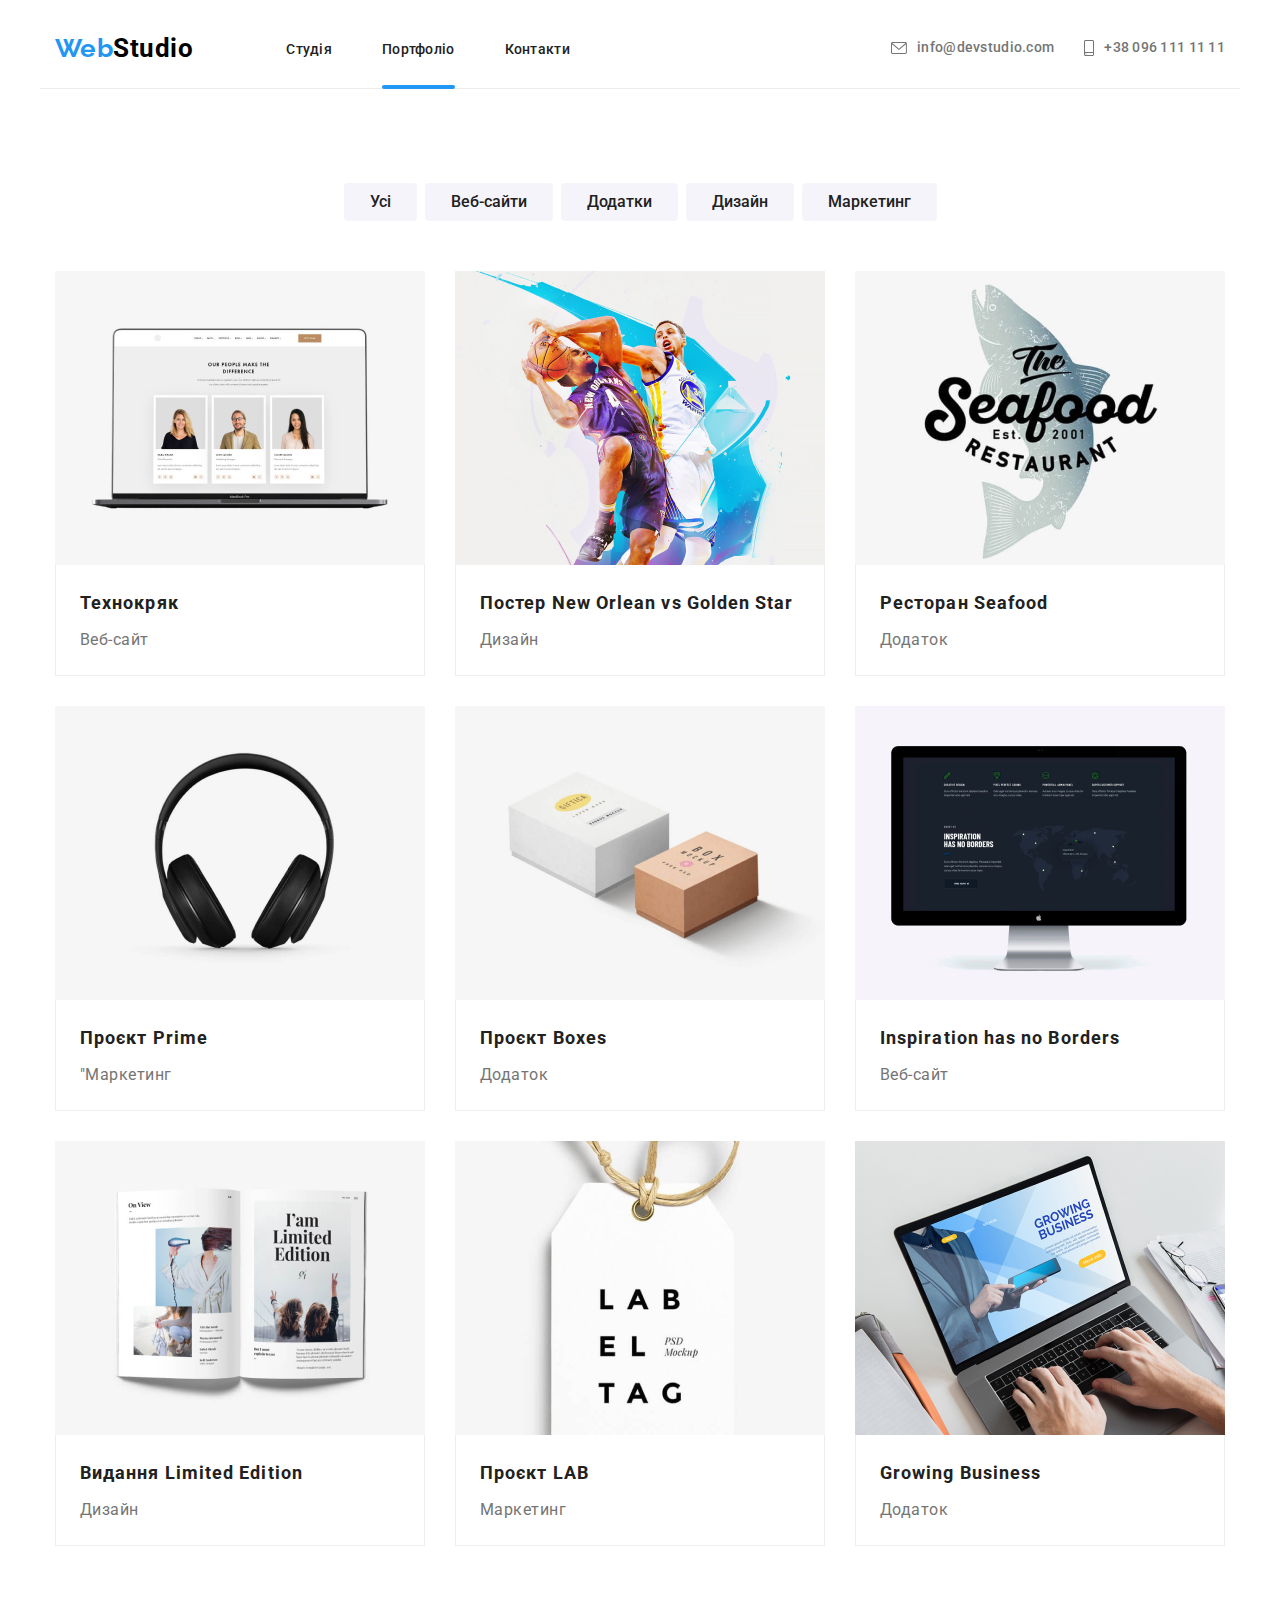
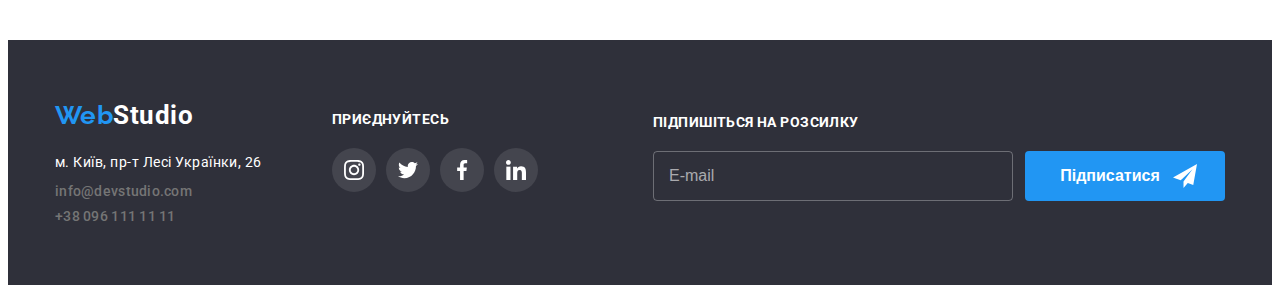
==== portfolio.html @ 9c392ed6 "first commit" ====
<!DOCTYPE html>
<html lang="en">
  <head>
    <meta charset="UTF-8" />
    <meta http-equiv="X-UA-Compatible" content="IE=edge" />
    <meta name="viewport" content="width=device-width, initial-scale=1.0" />
    <link
      href="https://fonts.googleapis.com/css2?family=Raleway:wght@700&family=Roboto:wght@400;500;700;900&display=swap"
      rel="stylesheet"
    />
    <link rel="stylesheet" href="./styles/styles.css" />
    <title>WebStudio | Portfolio</title>
  </head>
  <body>
    <!--header block-->
    <header class="header">
      <div class="container">
        <nav class="nav-main">
          <a href="./index.html" class="logo"
            ><span class="first-text-logo">Web</span>Studio</a
          >
          <ul class="nav-list">
            <li>
              <a class="header-link" href="./index.html">Студія</a>
            </li>
            <li>
              <a class="header-link current" href="./portfolio.html"
                >Портфоліо</a
              >
            </li>
            <li>
              <a class="header-link" href="./contacts.html">Контакти</a>
            </li>
          </ul>
        </nav>

        <ul class="nav-address">
          <li>
            <address class="address-link">
              <svg class="icon-header" width="16" height="12">
                <use href="./images/icons.svg#icon-mail"></use>
              </svg>
              <a href="mailto:info@devstudio.com"></a>
              info@devstudio.com
            </address>
          </li>
          <li>
            <address class="address-link">
              <svg class="icon-header" width="10" height="16">
                <use href="./images/icons.svg#icon-phone"></use>
              </svg>
              <a href="tel:+380961111111"></a>
              +38 096 111 11 11
            </address>
          </li>
        </ul>
      </div>
    </header>

    <!--main block-->
    <main>
      <!-- Portfolio -->
      <section class="portfolio-section">
        <div class="container">
          <h2 class="visually-hidden">Портфоліо</h2>
          <ul class="portfolio-buttons">
            <li>
              <button class="portfolio-button" type="button">Усі</button>
            </li>
            <li>
              <button class="portfolio-button" type="button">Веб-сайти</button>
            </li>
            <li>
              <button class="portfolio-button" type="button">Додатки</button>
            </li>
            <li>
              <button class="portfolio-button" type="button">Дизайн</button>
            </li>
            <li>
              <button class="portfolio-button" type="button">Маркетинг</button>
            </li>
          </ul>
        </div>

        <div class="container">
          <ul class="portfolio-cards">
            <li class="portfolio-card">
              <a class="card-link" href="#">
                <div class="portfolio-overlay">
                  <img
                    class="card-img"
                    src="./images/img-portfilio-1.jpg"
                    alt="Ноутбук"
                  />
                  <p class="card-overlay">
                    Ресурс пропонує комплексні пропозиції з різним рівнем
                    функціоналу та сервісів. Все це дозволить відвідувачу
                    отримати вичерпні відомості про компанію чи приватну особу.
                  </p>
                </div>
                <div class="card-text">
                  <h3 class="card-title">Технокряк</h3>
                  <p class="card-subtitle">Веб-сайт</p>
                </div>
              </a>
            </li>
            <li class="portfolio-card">
              <a class="card-link" href="#">
                <div class="portfolio-overlay">
                  <img
                    class="card-img"
                    src="./images/img-portfilio-2.jpg"
                    alt="Два хлопця грають в баскетбол"
                  />
                  <p class="card-overlay">
                    Ресурс пропонує комплексні пропозиції з різним рівнем
                    функціоналу та сервісів. Все це дозволить відвідувачу
                    отримати вичерпні відомості про компанію чи приватну особу.
                  </p>
                </div>
                <div class="card-text">
                  <h3 class="card-title">Постер New Orlean vs Golden Star</h3>
                  <p class="card-subtitle">Дизайн</p>
                </div>
              </a>
            </li>
            <li class="portfolio-card">
              <a class="card-link" href="#">
                <div class="portfolio-overlay">
                  <img
                    class="card-img"
                    src="./images/img-portfilio-3.jpg"
                    alt="Логотип ресторана"
                  />
                  <p class="card-overlay">
                    Ресурс пропонує комплексні пропозиції з різним рівнем
                    функціоналу та сервісів. Все це дозволить відвідувачу
                    отримати вичерпні відомості про компанію чи приватну особу.
                  </p>
                </div>
                <div class="card-text">
                  <h3 class="card-title">Ресторан Seafood</h3>
                  <p class="card-subtitle">Додаток</p>
                </div>
              </a>
            </li>
            <li class="portfolio-card">
              <a class="card-link" href="#">
                <div class="portfolio-overlay">
                  <img src="./images/img-portfilio-4.jpg" alt="Навушники" />
                  <p class="card-overlay">
                    Ресурс пропонує комплексні пропозиції з різним рівнем
                    функціоналу та сервісів. Все це дозволить відвідувачу
                    отримати вичерпні відомості про компанію чи приватну особу.
                  </p>
                </div>
                <div class="card-text">
                  <h3 class="card-title">Проєкт Prime</h3>
                  <p class="card-subtitle">"Маркетинг</p>
                </div>
              </a>
            </li>
            <li class="portfolio-card">
              <a class="card-link" href="#">
                <div class="portfolio-overlay">
                  <img src="./images/img-portfilio-5.jpg" alt="Дві коробки" />
                  <p class="card-overlay">
                    Ресурс пропонує комплексні пропозиції з різним рівнем
                    функціоналу та сервісів. Все це дозволить відвідувачу
                    отримати вичерпні відомості про компанію чи приватну особу.
                  </p>
                </div>
                <div class="card-text">
                  <h3 class="card-title">Проєкт Boxes</h3>
                  <p class="card-subtitle">Додаток</p>
                </div>
              </a>
            </li>
            <li class="portfolio-card">
              <a class="card-link" href="#">
                <div class="portfolio-overlay">
                  <img
                    class="card-img"
                    src="./images/img-portfilio-6.jpg"
                    alt="Монітор"
                  />
                  <p class="card-overlay">
                    Ресурс пропонує комплексні пропозиції з різним рівнем
                    функціоналу та сервісів. Все це дозволить відвідувачу
                    отримати вичерпні відомості про компанію чи приватну особу.
                  </p>
                </div>
                <div class="card-text">
                  <h3 class="card-title">Inspiration has no Borders</h3>
                  <p class="card-subtitle">Веб-сайт</p>
                </div>
              </a>
            </li>
            <li class="portfolio-card">
              <a class="card-link" href="#">
                <div class="portfolio-overlay">
                  <img
                    class="card-img"
                    src="./images/img-portfilio-7.jpg"
                    alt="Книга"
                  />
                  <p class="card-overlay">
                    Ресурс пропонує комплексні пропозиції з різним рівнем
                    функціоналу та сервісів. Все це дозволить відвідувачу
                    отримати вичерпні відомості про компанію чи приватну особу.
                  </p>
                </div>
                <div class="card-text">
                  <h3 class="card-title">Видання Limited Edition</h3>
                  <p class="card-subtitle">Дизайн</p>
                </div>
              </a>
            </li>
            <li class="portfolio-card">
              <a class="card-link" href="#">
                <div class="portfolio-overlay">
                  <img
                    class="card-img"
                    src="./images/img-portfilio-8.jpg"
                    alt="Бірка"
                  />
                  <p class="card-overlay">
                    Ресурс пропонує комплексні пропозиції з різним рівнем
                    функціоналу та сервісів. Все це дозволить відвідувачу
                    отримати вичерпні відомості про компанію чи приватну особу.
                  </p>
                </div>
                <div class="card-text">
                  <h3 class="card-title">Проєкт LAB</h3>
                  <p class="card-subtitle">Маркетинг</p>
                </div>
              </a>
            </li>
            <li class="portfolio-card">
              <a class="card-link" href="#">
                <div class="portfolio-overlay">
                  <img
                    class="card-img"
                    src="./images/img-portfilio-9.jpg"
                    alt="Працює за ноутбуком"
                  />
                  <p class="card-overlay">
                    Ресурс пропонує комплексні пропозиції з різним рівнем
                    функціоналу та сервісів. Все це дозволить відвідувачу
                    отримати вичерпні відомості про компанію чи приватну особу.
                  </p>
                </div>
                <div class="card-text">
                  <h3 class="card-title">Growing Business</h3>
                  <p class="card-subtitle">Додаток</p>
                </div>
              </a>
            </li>
          </ul>
        </div>
      </section>
    </main>

    <!--footer block-->
    <footer class="footer">
      <div class="container footer-container">
        <div class="footer-content">
          <a href="./index.html" class="logo footer-logo"
            ><span class="first-text-logo">Web</span>Studio</a
          >
          <ul class="footer-list">
            <li class="footer-item">
              <address class="address-street">
                м. Київ, пр-т Лесі Українки, 26
              </address>
            </li>
            <li class="footer-item">
              <address class="footer-address">
                <a href="mailto:info@devstudio.com"></a>info@devstudio.com
              </address>
            </li>
            <li class="footer-item">
              <address class="footer-address">
                <a href="tel:+380961111111"></a>+38 096 111 11 11
              </address>
            </li>
          </ul>
        </div>
        <div class="footer-social">
          <h2 class="footer-title">приєднуйтесь</h2>
          <ul class="footer-icons-list">
            <li>
              <a class="footer-icon" href="https://www.instagram.com/">
                <svg width="20" height="20">
                  <use href="./images/icons.svg#icon-instagram"></use>
                </svg>
              </a>
            </li>
            <li>
              <a class="footer-icon" href="https://www.twitter.com/">
                <svg width="20" height="20">
                  <use href="./images/icons.svg#icon-twitter"></use>
                </svg>
              </a>
            </li>
            <li>
              <a class="footer-icon" href="https://www.facebook.com/">
                <svg width="20" height="20">
                  <use href="./images/icons.svg#icon-facebook"></use>
                </svg>
              </a>
            </li>
            <li>
              <a class="footer-icon" href="https://www.linkedin.com/">
                <svg width="20" height="20">
                  <use href="./images/icons.svg#icon-linkedin"></use>
                </svg>
              </a>
            </li>
          </ul>
        </div>
        <div class="footer-form-box">
          <form class="footer-form">
            <div class="footer-form-input-box">
              <h2 class="footer-title">Підпишіться на розсилку</h2>
              <input
                class="footer-form-input"
                type="email"
                placeholder="E-mail"
                name="footre-email"
                pattern="^([a-zA-Z0-9_\.-]+)@([\da-z\.-]+)\.([a-z\.]{2,6})$"
                required
              />
            </div>
            <div class="footer-form-button-box">
              <button class="button footer-form-button" type="submit">
                Підписатися
              </button>
              <svg class="footer-form-icon" width="24" height="24">
                <use href="./images/icons.svg#icon-footer-form-send"></use>
              </svg>
            </div>
          </form>
        </div>
      </div>
    </footer>
  </body>
</html>
---- styles/styles.css ----
:root {
    --primary-color-text: #212121;
    --secondary-color-text: #757575;
    --brand-color: #2196F3;

    --hero-footer-background-color: #2F303A;
    --primary-background-color: #FFFFFF;
    --command-button-background-color: #F5F4FA;

    --border-color: #ECECEC;
    --border-color-cards: #EEEEEE;

    --color-icon: #AFB1B8;
    --reverse-color-icons: #FFFFFF;
}



body {
    display: block;
    max-width: 100%;
    height: auto;
    background-color: var(--primary-background-color);
    color: var(--primary-color-text);
    font-family: Roboto, sans-serif;
    letter-spacing: 0.03em;
}

.section-title {
    margin-bottom: 50px;
    font-size: 36px;
    line-height: 1.16;
}

.visually-hidden {
    position: absolute;
    white-space: nowrap;
    width: 1px;
    height: 1px;
    overflow: hidden;
    border: 0;
    padding: 0;
    margin: -1px;
    clip: rect(0 0 0 0);
    clip-path: inset(50%);
}

ul {
    margin: 0;
    padding: 0;
    list-style-type: none;
}

h1,
h2,
h3,
h4,
h5,
h6,
p {
    margin: 0;
}

.link {
    text-decoration: none;
}

.container {
    margin: 0 auto;
    padding: 0 15px;
    box-sizing: border-box;
    width: 1200px;
}


/* index.html */

/* Header */
.header .container {
    display: flex;
    border-bottom: 1px solid var(--border-color);
}

.nav-main {
    display: flex;
    align-items: center;
    flex-grow: 1;
}

.logo {
    margin-right: 93px;
    color: #000000;
    text-decoration: none;
    font-weight: 700;
    font-size: 26px;
    line-height: 1.19;
}

.first-text-logo{
    color: var(--brand-color);
    font-family: Raleway, sans-serif;
}

.nav-list {
    display: flex;
    gap: 50px;
}

.header-link {
    color: var(--primary-color-text);
    font-weight: 500;
    font-size: 14px;
    line-height: 1.14;
    letter-spacing: 0.02em;
    text-decoration: none;
    padding: 32px 0;
    position: relative;
    transition: color 250ms cubic-bezier(0.4, 0, 0.2, 1);
}

.header-link.current::after {
    content: '';
    position: absolute;
    bottom: 0;
    left: 0;
    width: 100%;
    height: 4px;
    background-color: var(--brand-color);
    border-radius: 2px;
}

.nav-address {
    display: flex;
    align-items: center;
    gap: 30px;
}

.address-link {
    display: flex;
    padding: 32px 0;
    color: var(--secondary-color-text);
    font-style: normal;
    font-weight: 500;
    font-size: 14px;
    line-height: 1.14;
    letter-spacing: 0.02em;
    align-items: center;
    justify-content: center;    
    fill: currentColor;
    cursor: pointer;
    transition: color 250ms cubic-bezier(0.4, 0, 0.2, 1);
}

.icon-header {
    margin-right: 10px;
}

.header-link:hover,
.header-link:focus,
.address-link:hover,
.address-link:focus {
    color: var(--brand-color);
}


/* Main block */

/* Hero */
.hero-section {
    display: block;
    background-color: var(--hero-footer-background-color);
    letter-spacing: 0.06em;
    text-align: center;
    max-width: 1600px;
    min-width: 1200px;
    height: 600px;
    margin: 0 auto;
    background-image: 
        linear-gradient(
            rgba(47, 48, 58, 0.4),
            rgba(47, 48, 58, 0.4)
            ), 
        url('../images/background-hero.jpg');
    background-repeat: no-repeat;
    background-position: center center;
    background-size: cover;
}

.hero-container {
    padding: 200px 280px;

}

.hero-title{
    color: var(--primary-background-color);
    font-weight: 900;
    font-size: 44px;
    line-height: 1.36;
    text-transform: uppercase;
    margin-bottom: 30px;
}

.button{
    padding: 10px 32px;
    background-color: var(--brand-color);
    color: var(--primary-background-color);
    text-decoration: none;
    font-weight: 700;
    font-size: 16px;
    line-height: 1.88;
    border-radius: 4px;
    border: none;
    cursor: pointer;
}

/* Description */
.description-section {
    padding: 94px 0 0;
}

.description-list {
    display: flex;
    gap: 30px;
}

.description-item {
    flex-basis: 270px;
}

.description-title {
    margin-bottom: 10px;
    font-size: 14px;
    line-height: 1.14;
}

.description-subtitle {
    color: var(--secondary-color-text);
    font-size: 14px;
    line-height: 1.71;
}

.icons-box {
    display: flex;
    align-items: center;
    justify-content: center;
    height: 120px;
    width: 100%;
    background-color: #F5F4FA;
    margin-bottom: 30px;
    border-radius: 4px;

}

/* Doing */
.doing-section {
    padding: 94px 0;
    text-align: center;
}

.doing-list {
    display: flex;
    justify-content: space-between;
}

.doing-item {
    position: relative;
    height: 294px
}

.doing-subtitle {
    position: absolute;
    display: flex;
    align-items: center;
    justify-content: center;
    bottom: 0px;
    left: 0;
    width: 100%;
    height: 70px;
    font-weight: 700;
    font-size: 14px;
    line-height: 1.14;
    letter-spacing: 0.03em;
    text-transform: uppercase;
    color: var(--reverse-color-icons);
    background-color: rgba(47, 48, 58, 0.8);
}


/* Command */
.command-section {
    padding: 94px 0;
    min-width: 1200px;
    background-color: var(--command-button-background-color);
    text-align: center;
}

.command-list {
    display: flex;
    justify-content: space-between;
}

.command-card {
    background-color: var(--primary-background-color);
    box-shadow: 0px 1px 3px rgba(0, 0, 0, 0.12), 0px 1px 1px rgba(0, 0, 0, 0.14), 0px 2px 1px rgba(0, 0, 0, 0.2);
    border-radius: 0px 0px 4px 4px;
}

.command-img {
    margin-bottom: 30px;
}

.command-title {
    margin-bottom: 10px;
    font-weight: 500;
    font-size: 16px;
    line-height: 1.18;
    text-align: center;
}

.command-subtitle {
    color: var(--secondary-color-text);
    font-weight: 400;
    font-size: 16px;
    line-height: 1.18;
    text-align: center;
}

.command-icons-list {
    display: flex;
    gap: 10px;
    align-items: center;
    justify-content: center;
    margin-bottom: 30px;
}

.command-icon {
    display: flex;
    align-items: center;
    justify-content: center;
    width: 44px;
    height: 44px;
    border-radius: 50px;
    fill: var(--color-icon);
    transition: background-color 250ms cubic-bezier(0.4, 0, 0.2, 1), fill 250ms cubic-bezier(0.4, 0, 0.2, 1);
}

.command-icon:hover,
.command-icon:focus {
    background-color: var(--brand-color);
    fill: var(--reverse-color-icons);
}

/* Clients */
.clients-section {
    padding: 94px 0;
    text-align: center;
}

.clients-title {
    margin-bottom: 50px;
}

.clients-icons-list {
    display: flex;
    gap: 30px;
    align-items: center;
    justify-content: center;
    
}

.clients-icon {
    display: flex;
    width: 170px;
    height: 92px;
    box-sizing: border-box;
    align-items: center;
    justify-content: center;
    border: 1px solid var(--color-icon);  
    border-radius: 4px;
    fill: var(--color-icon);
    transition: border-color 250ms cubic-bezier(0.4, 0, 0.2, 1), fill 250ms cubic-bezier(0.4, 0, 0.2, 1);
}

.clients-icon:hover,
.clients-icon:focus {
    border-color: var(--brand-color);
    fill: var(--brand-color);
}


/* Footer */
.footer {
    padding: 60px 0;
    min-width: 1200px;  
    background-color: var(--hero-footer-background-color);
}

.footer-container {
    display: flex;

}

.footer-content {
    margin-right: 70px;
}

.footer-logo {
    display: block;
    color: var(--primary-background-color);
    margin: 0 0 20px;
}

.address-street {
    color: var(--primary-background-color);
    font-style: normal;
    font-weight: 400;
    font-size: 14px;
    line-height: 1.71;
}

.footer-address {
    color: var(--secondary-color-text);
    font-style: normal;
    font-weight: 500;
    font-size: 14px;
    line-height: 1.14;
    letter-spacing: 0.02em;
}

.footer-item:not(:last-child) {
    padding-bottom: 9px;
}

.footer-title {
    margin-bottom: 20px;
    color: var(--primary-background-color);
    font-weight: 700;
    font-size: 14px;
    line-height: 1.14;  
    letter-spacing: 0.03em;
    text-transform: uppercase;
}

.footer-icons-list {
    display: flex;
    gap: 10px;
    align-items: center;
    margin-bottom: 30px;
}

.footer-social {
    padding-top: 12px;
    margin-right: auto;
}

.footer-icon {
    display: flex;
    align-items: center;
    justify-content: center;
    width: 44px;
    height: 44px;
    background-color: rgba(255, 255, 255, 0.1);
    border-radius: 50px;
    fill: var(--reverse-color-icons);
    transition: background-color 250ms cubic-bezier(0.4, 0, 0.2, 1);
}

.footer-icon:hover,
.footer-icon:focus {
    background-color: var(--brand-color);
}

/* footer form */
.footer-form-box {
    padding-top: 12px;
}

.footer-form {
    display: inline-flex;
    align-items: flex-end;
}

.footer-form-label {
    display: block;
}

.footer-form-input {
    width: 360px;
    height: 50px;
    border: 1px solid rgba(255, 255, 255, 0.3);
    border-radius: 4px;
    background-color: transparent;
    box-sizing: border-box;
    margin-right: 12px;
    padding: 15px;
    color: rgba(255, 255, 255, 0.6);
}

.footer-form-input::placeholder {
    font-weight: 400;
    font-size: 16px;
    line-height: 1.25;
    color: rgba(255, 255, 255, 0.6);
}

.footer-form-input:focus {
    outline: none;
    border-color: var(--brand-color);
}

.footer-form-button {
    width: 100%;
    height: 100%;
    padding-right: 62px;
}

.footer-form-button-box {
    width: 200px;
    height: 50px;
    position: relative;
}

.footer-form-icon {
    position: absolute;
    top: 25%;
    right: 0;
    margin-right: 28px;
    fill: var(--reverse-color-icons);
}

/* modal */

.backdrop {
    position: fixed;
    display: flex;
    align-items: center;
    justify-content: center;
    top: 0;
    left: 0;
    width: 100%;
    height: 100%;
    background-color: rgba(0, 0, 0, 0.2);
}

.modal {
    position: relative;
    overflow: auto;
    transform: translateY(0);
    padding: 40px;
    width: 100%;
    max-width: 528px;
    background-color: var(--primary-background-color);
    box-shadow: 0px 1px 3px rgba(0, 0, 0, 0.12), 0px 1px 1px rgba(0, 0, 0, 0.14), 0px 2px 1px rgba(0, 0, 0, 0.2);
    border-radius: 4px;
    transition: transform 250ms cubic-bezier(0.4, 0, 0.2, 1),
                opacity 250ms cubic-bezier(0.4, 0, 0.2, 1);
}

.modal-button {
    position: absolute;
    top: 0;
    right: 0;
    width: 30px;
    height: 30px;
    margin: 8px 8px 0 0;
    border: 1px solid rgba(0, 0, 0, 0.1);
    border-radius: 50px;
    background-color: inherit;
    cursor: pointer;
    fill: #000000;
    transition: fill 250ms cubic-bezier(0.4, 0, 0.2, 1);

}

.modal-button:hover,
.modal-button:focus {
    fill: var(--brand-color);
}

.modal-title{
    margin-bottom: 30px;
    text-align: center;
}

.is-hidden {
    opacity: 0;
    visibility: hidden;
    pointer-events: none;
    transition: opacity 250ms cubic-bezier(0.4, 0, 0.2, 1),
        visibility 250ms cubic-bezier(0.4, 0, 0.2, 1);
}

.is-hidden>.modal {
    opacity: 0;
    transform: translateY(-10%);
}

/* Form */
.form-item {
    display: block;
    position: relative;
    margin-bottom: 30px;
}


.form-input {
    width: 100%;
    height: 40px;
    box-sizing: border-box;
    border: 1px solid rgba(33, 33, 33, 0.2);
    border-radius: 4px;
    outline: none;
    padding: 0 12px 0 40px;
    transition: border-color 250ms cubic-bezier(0.4, 0, 0.2, 1);
}

.form-icon {
    position: absolute;
    top: 50%;
    left: 0;
    transform: translateY(-50%);
    margin-left: 15px;
    fill: var(--primary-color-text);
    transition: fill 250ms cubic-bezier(0.4, 0, 0.2, 1);

}

.form-lable {
    position: absolute;
    top: 0;
    left: 0;
    transform: translateY(-18px);
    margin-bottom: 4px;
    font-weight: 400;
    font-size: 12px;
    line-height: 1.16;
    letter-spacing: 0.01em;
    color: var(--secondary-color-text);
}


.form-textarea {
    width: 100%;
    height: 120px;
    padding: 12px 16px;
    box-sizing: border-box;
    border: 1px solid rgba(33, 33, 33, 0.2);
    border-radius: 4px;
    outline: none;
    resize: none;
    transition: border-color 250ms cubic-bezier(0.4, 0, 0.2, 1);
}

.form-textarea::placeholder {
    font-weight: 400;
    font-size: 12px;
    line-height: 1.16;
    letter-spacing: 0.01em;
    color: rgba(117, 117, 117, 0.5);
}

.textarea {
    margin-bottom: 20px;
}

.form-input:focus,
.form-textarea:focus {
    border-color: var(--brand-color);
}

.form-input:focus + .form-icon {
    fill: var(--brand-color);
}

.form-items-checkbox {
    display: flex;
    justify-content: center;
    align-items: center;
    margin-bottom: 30px;
}

.form-checkbox-box {
    position: relative;
    margin: 0 7px 0 0;
    padding: 0;
    height: 15px;
}

.form-checkbox {
    width: 15px;
    height: 15px; 
    margin: 0;
    appearance: none;
    border: 1px solid var(--primary-color-text);
    border-radius: 1px;
    overflow: hidden;
    }

.form-check-icon {
    position: absolute;
    top: 0;
    left: 0;
    transform: translate(-50% -50%);
    border-radius: 1px;
    fill: transparent;
    transition: fill 250ms cubic-bezier(0.4, 0, 0.2, 1),
                background-color 250ms cubic-bezier(0.4, 0, 0.2, 1);
}

.form-checkbox:checked + .form-check-icon {
    fill: var(--reverse-color-icons);
    background-color: var(--brand-color);
}

.check-text {
    font-weight: 400;
    font-size: 14px;
    line-height: 1.71;
    letter-spacing: 0.03em;
    text-align: center;
    color: var(--secondary-color-text);
}

.check-link {
    color: var(--brand-color);
}

.form-button-box {
    display: flex;
    justify-content: center;
}

.form-button {
    padding: 10px 52px;
    background-color: var(--brand-color);
    color: var(--primary-background-color);
    text-decoration: none;
    font-weight: 700;
    font-size: 16px;
    line-height: 1.88;
    border-radius: 4px;
    border: none;
    cursor: pointer;
}

/* PORTFOLIO */

/* portfilio */
.portfolio-section {
    padding: 94px 0;
}
.portfolio-section .container:first-child {
    margin-bottom: 50px;    
}

.portfolio-buttons {
    display: flex;
    justify-content: center;
    gap: 8px;
}

.portfolio-button {
    padding: 6px 26px;
    color: var(--primary-color-text);
    background-color: var(--command-button-background-color);
    font-family: inherit;
    border-radius: 4px;
    font-weight: 500;
    font-size: 16px;
    line-height: 1.62;
    text-align: center;
    border: none;
    cursor: pointer;
    transition: background-color 250ms cubic-bezier(0.4, 0, 0.2, 1), 
                color 250ms cubic-bezier(0.4, 0, 0.2, 1), 
                box-shadow 250ms cubic-bezier(0.4, 0, 0.2, 1);
            }

.portfolio-button:hover,
.portfolio-button:focus {
    background-color: var(--brand-color);
    color: var(--primary-background-color);
    box-shadow: 0px 3px 1px rgba(0, 0, 0, 0.1), 0px 1px 2px rgba(0, 0, 0, 0.08), 0px 2px 2px rgba(0, 0, 0, 0.12);
}

.portfolio-cards {
    display: flex;
    flex-wrap: wrap;
}

.portfolio-card {
    width: calc((100% - (30px * 2)) / 3);
    transition: box-shadow 250ms cubic-bezier(0.4, 0, 0.2, 1);
}

.portfolio-card:hover,
.portfolio-card:focus {
    box-shadow: 0px 1px 1px rgba(0, 0, 0, 0.12), 0px 4px 4px rgba(0, 0, 0, 0.06), 1px 4px 6px rgba(0, 0, 0, 0.16);
}

.portfolio-card:not(:nth-child(3n)) {
    margin-right: 30px;
}

.portfolio-card:not(:nth-last-child(-n + 3)) {
    margin-bottom: 30px;
}

.card-link {
    text-decoration: none;
}

.portfolio-overlay {
    position: relative;
    overflow: hidden;
    height: 294px
}

.card-text {
    padding: 20px 24px;
    border: 1px solid var(--border-color-cards);
    border-top: none;
}

.card-title {
    margin-bottom: 4px;
    color: var(--primary-color-text);
    font-size: 18px;
    line-height: 2;
    letter-spacing: 0.06em;
}

.card-subtitle {
    color: var(--secondary-color-text);
    font-weight: 400;
    font-size: 16px;
    line-height: 1.88;
}

.card-overlay {
    position: absolute;
    top: 0;
    left: 0;
    transform: translateY(100%);
    padding: 63px 24px;
    font-weight: 400;
    font-size: 18px;
    line-height: 1.56;
    letter-spacing: 0.03em;
    color: var(--reverse-color-icons);
    background-color: rgba(33, 150, 243, 0.9);
    transition: transform 250ms cubic-bezier(0.4, 0, 0.2, 1);
}

.portfolio-card:hover .card-overlay,
.portfolio-card:focus .card-overlay{
    transform: translateY(0);
}
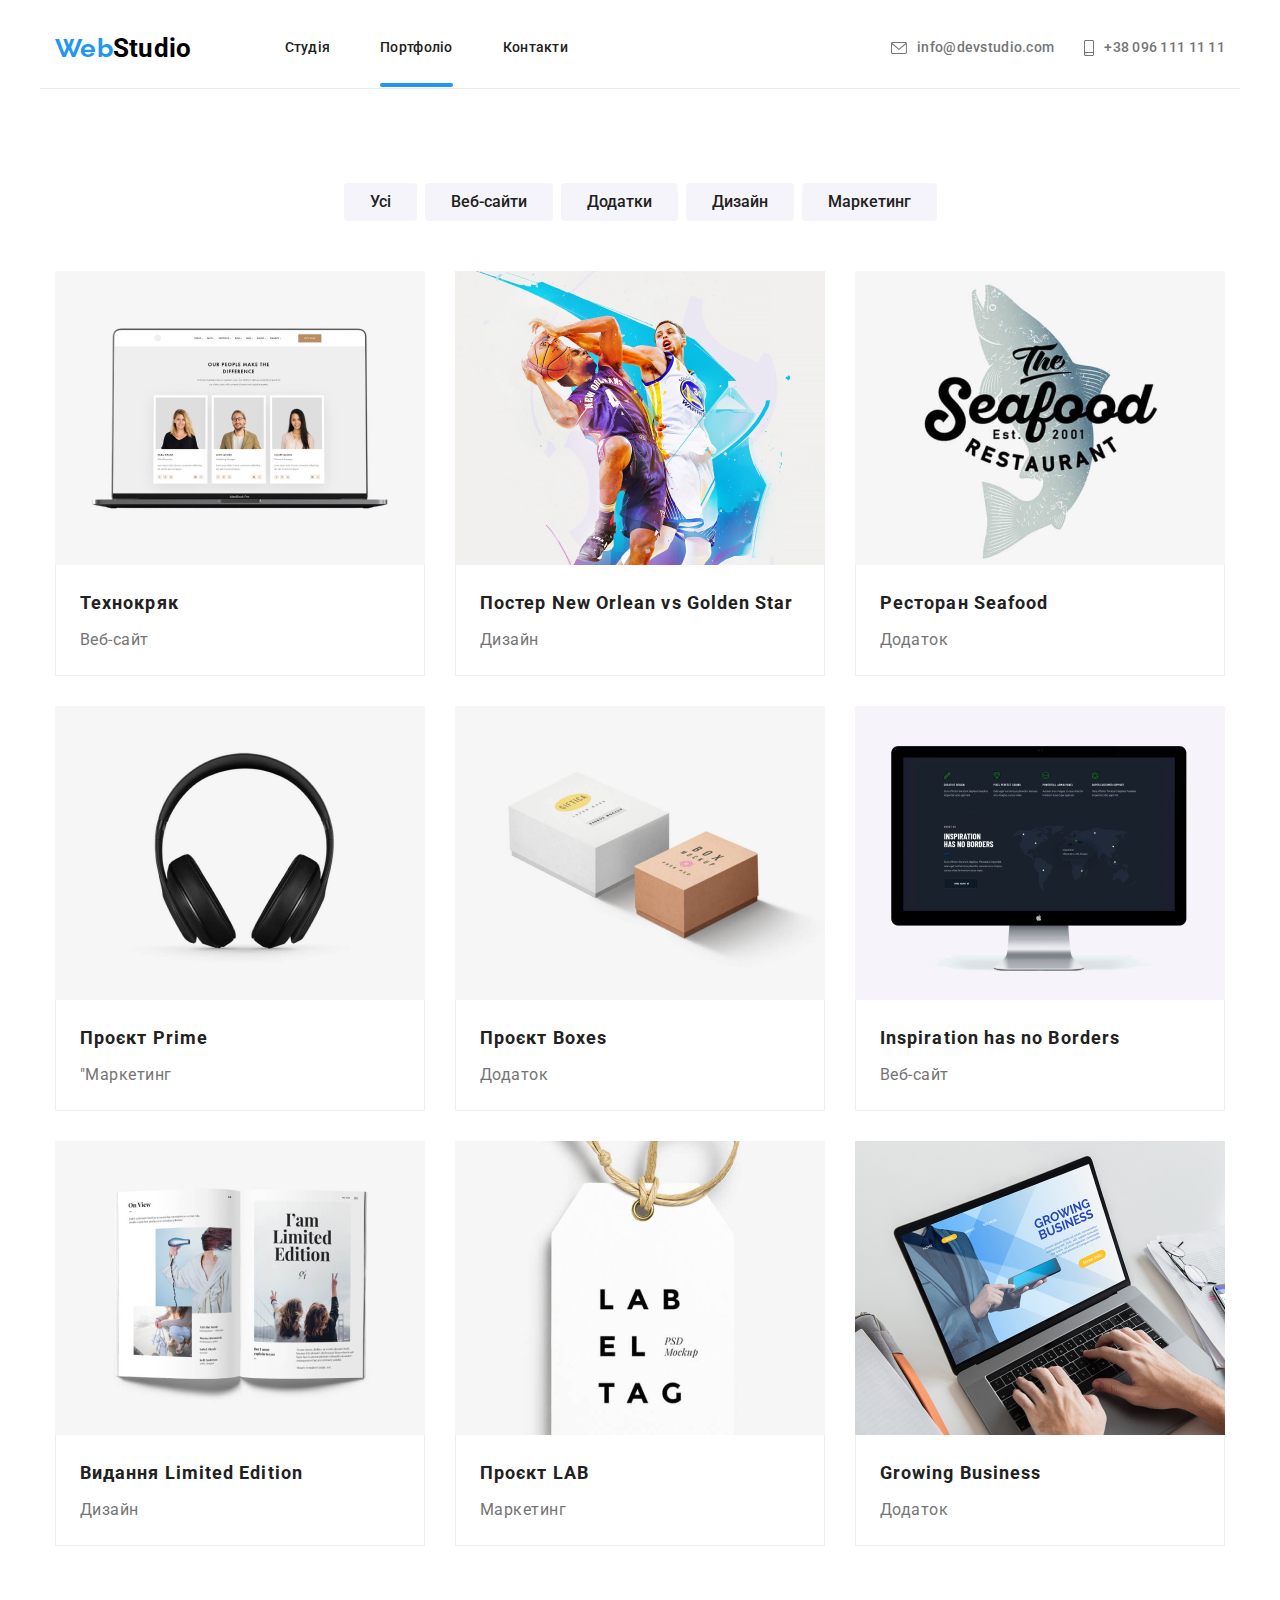
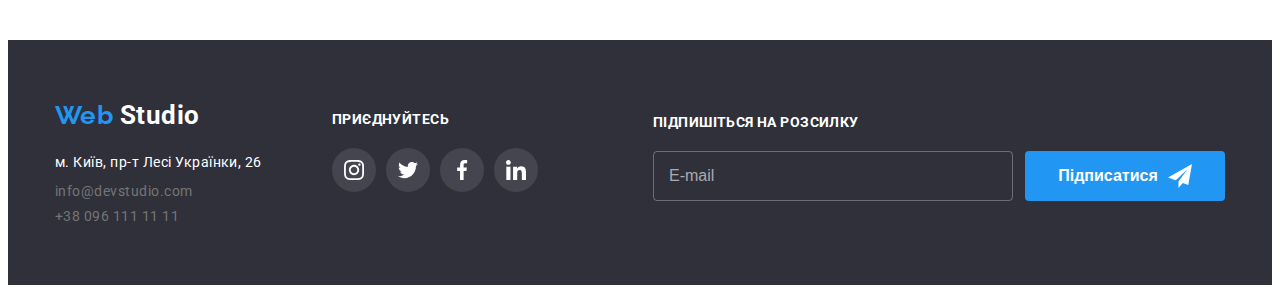
==== commit a0857a92: "Refactoring code in BEM" ====
--- a/portfolio.html
+++ b/portfolio.html
@@ -14,30 +14,28 @@
   <body>
     <!--header block-->
     <header class="header">
-      <div class="container">
-        <nav class="nav-main">
+      <div class="container header__container">
+        <nav class="nav">
           <a href="./index.html" class="logo"
-            ><span class="first-text-logo">Web</span>Studio</a
+            ><span class="logo__first-text">Web</span>Studio</a
           >
-          <ul class="nav-list">
-            <li>
-              <a class="header-link" href="./index.html">Студія</a>
-            </li>
-            <li>
-              <a class="header-link current" href="./portfolio.html"
-                >Портфоліо</a
-              >
-            </li>
-            <li>
-              <a class="header-link" href="./contacts.html">Контакти</a>
+          <ul class="nav__list">
+            <li>
+              <a class="nav__link" href="./index.html">Студія</a>
+            </li>
+            <li>
+              <a class="nav__link current" href="./portfolio.html">Портфоліо</a>
+            </li>
+            <li>
+              <a class="nav__link" href="./contacts.html">Контакти</a>
             </li>
           </ul>
         </nav>
 
-        <ul class="nav-address">
+        <ul class="address nav__address">
           <li>
-            <address class="address-link">
-              <svg class="icon-header" width="16" height="12">
+            <address class="address__link nav__address-link">
+              <svg class="address__icon" width="16" height="12">
                 <use href="./images/icons.svg#icon-mail"></use>
               </svg>
               <a href="mailto:info@devstudio.com"></a>
@@ -45,8 +43,8 @@
             </address>
           </li>
           <li>
-            <address class="address-link">
-              <svg class="icon-header" width="10" height="16">
+            <address class="address__link nav__address-link">
+              <svg class="address__icon" width="10" height="16">
                 <use href="./images/icons.svg#icon-phone"></use>
               </svg>
               <a href="tel:+380961111111"></a>
@@ -263,55 +261,58 @@
 
     <!--footer block-->
     <footer class="footer">
-      <div class="container footer-container">
-        <div class="footer-content">
-          <a href="./index.html" class="logo footer-logo"
-            ><span class="first-text-logo">Web</span>Studio</a
-          >
-          <ul class="footer-list">
-            <li class="footer-item">
-              <address class="address-street">
+      <div class="container footer__container">
+        <div class="footer__nav">
+          <a href="./index.html" class="logo footer__logo">
+            <span class="logo__first-text">Web</span>
+            Studio
+          </a>
+          <ul class="address footer__address">
+            <li class="footer_address_link">
+              <address class="address__link footer__address-street">
                 м. Київ, пр-т Лесі Українки, 26
               </address>
             </li>
-            <li class="footer-item">
-              <address class="footer-address">
-                <a href="mailto:info@devstudio.com"></a>info@devstudio.com
+            <li class="footer_address_link">
+              <address class="address__link">
+                <a href="mailto:info@devstudio.com"></a>
+                info@devstudio.com
               </address>
             </li>
-            <li class="footer-item">
-              <address class="footer-address">
-                <a href="tel:+380961111111"></a>+38 096 111 11 11
+            <li class="footer_address_link">
+              <address class="address__link">
+                <a href="tel:+380961111111"></a>
+                +38 096 111 11 11
               </address>
             </li>
           </ul>
         </div>
-        <div class="footer-social">
-          <h2 class="footer-title">приєднуйтесь</h2>
-          <ul class="footer-icons-list">
-            <li>
-              <a class="footer-icon" href="https://www.instagram.com/">
+        <div class="social">
+          <h2 class="footer__title">приєднуйтесь</h2>
+          <ul class="social__icons">
+            <li>
+              <a class="social__icon" href="https://www.instagram.com/">
                 <svg width="20" height="20">
                   <use href="./images/icons.svg#icon-instagram"></use>
                 </svg>
               </a>
             </li>
             <li>
-              <a class="footer-icon" href="https://www.twitter.com/">
+              <a class="social__icon" href="https://www.twitter.com/">
                 <svg width="20" height="20">
                   <use href="./images/icons.svg#icon-twitter"></use>
                 </svg>
               </a>
             </li>
             <li>
-              <a class="footer-icon" href="https://www.facebook.com/">
+              <a class="social__icon" href="https://www.facebook.com/">
                 <svg width="20" height="20">
                   <use href="./images/icons.svg#icon-facebook"></use>
                 </svg>
               </a>
             </li>
             <li>
-              <a class="footer-icon" href="https://www.linkedin.com/">
+              <a class="social__icon" href="https://www.linkedin.com/">
                 <svg width="20" height="20">
                   <use href="./images/icons.svg#icon-linkedin"></use>
                 </svg>
@@ -319,12 +320,12 @@
             </li>
           </ul>
         </div>
-        <div class="footer-form-box">
-          <form class="footer-form">
-            <div class="footer-form-input-box">
-              <h2 class="footer-title">Підпишіться на розсилку</h2>
+        <div class="form-email">
+          <form class="form-email__form" autocomplete="off">
+            <div class="form-email__input-box">
+              <h2 class="footer__title">Підпишіться на розсилку</h2>
               <input
-                class="footer-form-input"
+                class="form-email__input"
                 type="email"
                 placeholder="E-mail"
                 name="footre-email"
@@ -332,13 +333,13 @@
                 required
               />
             </div>
-            <div class="footer-form-button-box">
-              <button class="button footer-form-button" type="submit">
+            <div class="form-email__button-box">
+              <button class="button form-email__button" type="submit">
                 Підписатися
+                <svg class="form-email__icon" width="24" height="24">
+                  <use href="./images/icons.svg#icon-footer-form-send"></use>
+                </svg>
               </button>
-              <svg class="footer-form-icon" width="24" height="24">
-                <use href="./images/icons.svg#icon-footer-form-send"></use>
-              </svg>
             </div>
           </form>
         </div>
--- a/styles/styles.css
+++ b/styles/styles.css
@@ -72,19 +72,17 @@
     width: 1200px;
 }
 
-
-/* index.html */
-
-/* Header */
-.header .container {
-    display: flex;
-    border-bottom: 1px solid var(--border-color);
-}
-
-.nav-main {
-    display: flex;
-    align-items: center;
-    flex-grow: 1;
+.button {
+    padding: 10px 32px;
+    background-color: var(--brand-color);
+    color: var(--primary-background-color);
+    text-decoration: none;
+    font-weight: 700;
+    font-size: 16px;
+    line-height: 1.88;
+    border-radius: 4px;
+    border: none;
+    cursor: pointer;
 }
 
 .logo {
@@ -96,29 +94,12 @@
     line-height: 1.19;
 }
 
-.first-text-logo{
+.logo__first-text {
     color: var(--brand-color);
     font-family: Raleway, sans-serif;
 }
 
-.nav-list {
-    display: flex;
-    gap: 50px;
-}
-
-.header-link {
-    color: var(--primary-color-text);
-    font-weight: 500;
-    font-size: 14px;
-    line-height: 1.14;
-    letter-spacing: 0.02em;
-    text-decoration: none;
-    padding: 32px 0;
-    position: relative;
-    transition: color 250ms cubic-bezier(0.4, 0, 0.2, 1);
-}
-
-.header-link.current::after {
+.current::after {
     content: '';
     position: absolute;
     bottom: 0;
@@ -129,36 +110,75 @@
     border-radius: 2px;
 }
 
-.nav-address {
-    display: flex;
-    align-items: center;
-    gap: 30px;
-}
-
-.address-link {
-    display: flex;
-    padding: 32px 0;
+.address {
+    font-size: 14px;
+    font-weight: 500;
+    font-size: 14px;
+    line-height: 1.14;
+}
+
+.address__link {
     color: var(--secondary-color-text);
+    cursor: pointer;
     font-style: normal;
+}
+
+.address__icon {
+    margin-right: 10px;
+}
+
+/* index.html */
+
+/* Header */
+.header__container {
+    display: flex;
+    border-bottom: 1px solid var(--border-color);
+}
+
+.nav {
+    display: flex;
+    align-items: center;
+    flex-grow: 1;
     font-weight: 500;
     font-size: 14px;
     line-height: 1.14;
     letter-spacing: 0.02em;
-    align-items: center;
-    justify-content: center;    
+}
+
+.nav__list {
+    display: flex;
+    gap: 50px;
+}
+
+.nav__link {
+    color: var(--primary-color-text);
+    padding: 32px 0;
+    position: relative;
+    text-decoration: none;
+    transition: color 250ms cubic-bezier(0.4, 0, 0.2, 1);
+}
+
+.nav__address {
+    display: flex;
+    align-items: center;
+    gap: 30px;
+    letter-spacing: 0.02em;
+}
+
+.nav__address-link {
+    display: flex;
+    padding: 32px 0;
+    align-items: center;
+    justify-content: center;
     fill: currentColor;
-    cursor: pointer;
     transition: color 250ms cubic-bezier(0.4, 0, 0.2, 1);
-}
-
-.icon-header {
-    margin-right: 10px;
-}
-
-.header-link:hover,
-.header-link:focus,
-.address-link:hover,
-.address-link:focus {
+
+}
+
+.nav__link:hover,
+.nav__link:focus,
+.nav__address-link:hover,
+.nav__address-link:focus {
     color: var(--brand-color);
 }
 
@@ -186,12 +206,12 @@
     background-size: cover;
 }
 
-.hero-container {
+.hero-section__container {
     padding: 200px 280px;
 
 }
 
-.hero-title{
+.hero-section__title{
     color: var(--primary-background-color);
     font-weight: 900;
     font-size: 44px;
@@ -200,46 +220,21 @@
     margin-bottom: 30px;
 }
 
-.button{
-    padding: 10px 32px;
-    background-color: var(--brand-color);
-    color: var(--primary-background-color);
-    text-decoration: none;
-    font-weight: 700;
-    font-size: 16px;
-    line-height: 1.88;
-    border-radius: 4px;
-    border: none;
-    cursor: pointer;
-}
-
 /* Description */
 .description-section {
     padding: 94px 0 0;
 }
 
-.description-list {
+.description-section__list {
     display: flex;
     gap: 30px;
 }
 
-.description-item {
+.description-section__item {
     flex-basis: 270px;
 }
 
-.description-title {
-    margin-bottom: 10px;
-    font-size: 14px;
-    line-height: 1.14;
-}
-
-.description-subtitle {
-    color: var(--secondary-color-text);
-    font-size: 14px;
-    line-height: 1.71;
-}
-
-.icons-box {
+.description-section__icon {
     display: flex;
     align-items: center;
     justify-content: center;
@@ -248,8 +243,20 @@
     background-color: #F5F4FA;
     margin-bottom: 30px;
     border-radius: 4px;
-
-}
+}
+
+.description-section__title {
+    margin-bottom: 10px;
+    font-size: 14px;
+    line-height: 1.14;
+}
+
+.description-section__subtitle {
+    color: var(--secondary-color-text);
+    font-size: 14px;
+    line-height: 1.71;
+}
+
 
 /* Doing */
 .doing-section {
@@ -257,17 +264,17 @@
     text-align: center;
 }
 
-.doing-list {
+.doing-section__list {
     display: flex;
     justify-content: space-between;
 }
 
-.doing-item {
+.doing-section__item {
     position: relative;
     height: 294px
 }
 
-.doing-subtitle {
+.doing-section__subtitle {
     position: absolute;
     display: flex;
     align-items: center;
@@ -294,22 +301,22 @@
     text-align: center;
 }
 
-.command-list {
+.command-section__list {
     display: flex;
     justify-content: space-between;
 }
 
-.command-card {
+.command-section__card {
     background-color: var(--primary-background-color);
     box-shadow: 0px 1px 3px rgba(0, 0, 0, 0.12), 0px 1px 1px rgba(0, 0, 0, 0.14), 0px 2px 1px rgba(0, 0, 0, 0.2);
     border-radius: 0px 0px 4px 4px;
 }
 
-.command-img {
+.command-section__img {
     margin-bottom: 30px;
 }
 
-.command-title {
+.command-section__title {
     margin-bottom: 10px;
     font-weight: 500;
     font-size: 16px;
@@ -317,7 +324,7 @@
     text-align: center;
 }
 
-.command-subtitle {
+.command-section__subtitle {
     color: var(--secondary-color-text);
     font-weight: 400;
     font-size: 16px;
@@ -325,7 +332,7 @@
     text-align: center;
 }
 
-.command-icons-list {
+.command-section__icons {
     display: flex;
     gap: 10px;
     align-items: center;
@@ -333,7 +340,7 @@
     margin-bottom: 30px;
 }
 
-.command-icon {
+.command-section__icon {
     display: flex;
     align-items: center;
     justify-content: center;
@@ -344,8 +351,8 @@
     transition: background-color 250ms cubic-bezier(0.4, 0, 0.2, 1), fill 250ms cubic-bezier(0.4, 0, 0.2, 1);
 }
 
-.command-icon:hover,
-.command-icon:focus {
+.command-section__icon:hover,
+.command-section__icon:focus {
     background-color: var(--brand-color);
     fill: var(--reverse-color-icons);
 }
@@ -356,11 +363,11 @@
     text-align: center;
 }
 
-.clients-title {
+.clients-section__title {
     margin-bottom: 50px;
 }
 
-.clients-icons-list {
+.clients-section__icons {
     display: flex;
     gap: 30px;
     align-items: center;
@@ -368,7 +375,7 @@
     
 }
 
-.clients-icon {
+.clients-section__icon {
     display: flex;
     width: 170px;
     height: 92px;
@@ -381,8 +388,8 @@
     transition: border-color 250ms cubic-bezier(0.4, 0, 0.2, 1), fill 250ms cubic-bezier(0.4, 0, 0.2, 1);
 }
 
-.clients-icon:hover,
-.clients-icon:focus {
+.clients-section__icon:hover,
+.clients-section__icon:focus {
     border-color: var(--brand-color);
     fill: var(--brand-color);
 }
@@ -395,43 +402,42 @@
     background-color: var(--hero-footer-background-color);
 }
 
-.footer-container {
-    display: flex;
-
-}
-
-.footer-content {
+.footer__container {
+    display: flex;
+
+}
+
+.footer__nav {
     margin-right: 70px;
 }
 
-.footer-logo {
+.footer__logo {
     display: block;
     color: var(--primary-background-color);
     margin: 0 0 20px;
 }
 
-.address-street {
+.footer__address {
+    color: var(--secondary-color-text);
+    font-weight: 400;
+    line-height: 1.14;
+}
+.footer__address-street {
     color: var(--primary-background-color);
-    font-style: normal;
-    font-weight: 400;
-    font-size: 14px;
     line-height: 1.71;
 }
 
-.footer-address {
-    color: var(--secondary-color-text);
-    font-style: normal;
-    font-weight: 500;
-    font-size: 14px;
-    line-height: 1.14;
-    letter-spacing: 0.02em;
-}
-
-.footer-item:not(:last-child) {
+.footer_address_link:not(:last-child) {
     padding-bottom: 9px;
 }
 
-.footer-title {
+/* footer social */
+.social {
+    padding-top: 12px;
+    margin-right: auto;
+}
+
+.footer__title {
     margin-bottom: 20px;
     color: var(--primary-background-color);
     font-weight: 700;
@@ -441,19 +447,14 @@
     text-transform: uppercase;
 }
 
-.footer-icons-list {
+.social__icons {
     display: flex;
     gap: 10px;
     align-items: center;
     margin-bottom: 30px;
 }
 
-.footer-social {
-    padding-top: 12px;
-    margin-right: auto;
-}
-
-.footer-icon {
+.social__icon {
     display: flex;
     align-items: center;
     justify-content: center;
@@ -465,17 +466,18 @@
     transition: background-color 250ms cubic-bezier(0.4, 0, 0.2, 1);
 }
 
-.footer-icon:hover,
-.footer-icon:focus {
+.social__icon:hover,
+.social__icon:focus {
     background-color: var(--brand-color);
 }
 
 /* footer form */
-.footer-form-box {
+
+.form-email {
     padding-top: 12px;
 }
 
-.footer-form {
+.form-email__form {
     display: inline-flex;
     align-items: flex-end;
 }
@@ -484,7 +486,7 @@
     display: block;
 }
 
-.footer-form-input {
+.form-email__input {
     width: 360px;
     height: 50px;
     border: 1px solid rgba(255, 255, 255, 0.3);
@@ -496,39 +498,40 @@
     color: rgba(255, 255, 255, 0.6);
 }
 
-.footer-form-input::placeholder {
+.form-email__input::placeholder {
     font-weight: 400;
     font-size: 16px;
     line-height: 1.25;
     color: rgba(255, 255, 255, 0.6);
 }
 
-.footer-form-input:focus {
+.form-email__input:focus {
     outline: none;
     border-color: var(--brand-color);
 }
 
-.footer-form-button {
+.form-email__button {
+    display: flex;
+    align-items: center;
+    justify-content: center;
     width: 100%;
     height: 100%;
-    padding-right: 62px;
-}
-
-.footer-form-button-box {
+}
+
+.form-email__button-box {
     width: 200px;
     height: 50px;
     position: relative;
 }
 
-.footer-form-icon {
-    position: absolute;
-    top: 25%;
-    right: 0;
-    margin-right: 28px;
+.form-email__icon {
+    margin-left: 10px;
     fill: var(--reverse-color-icons);
 }
 
-/* modal */
+
+
+/* Modal */
 
 .backdrop {
     position: fixed;
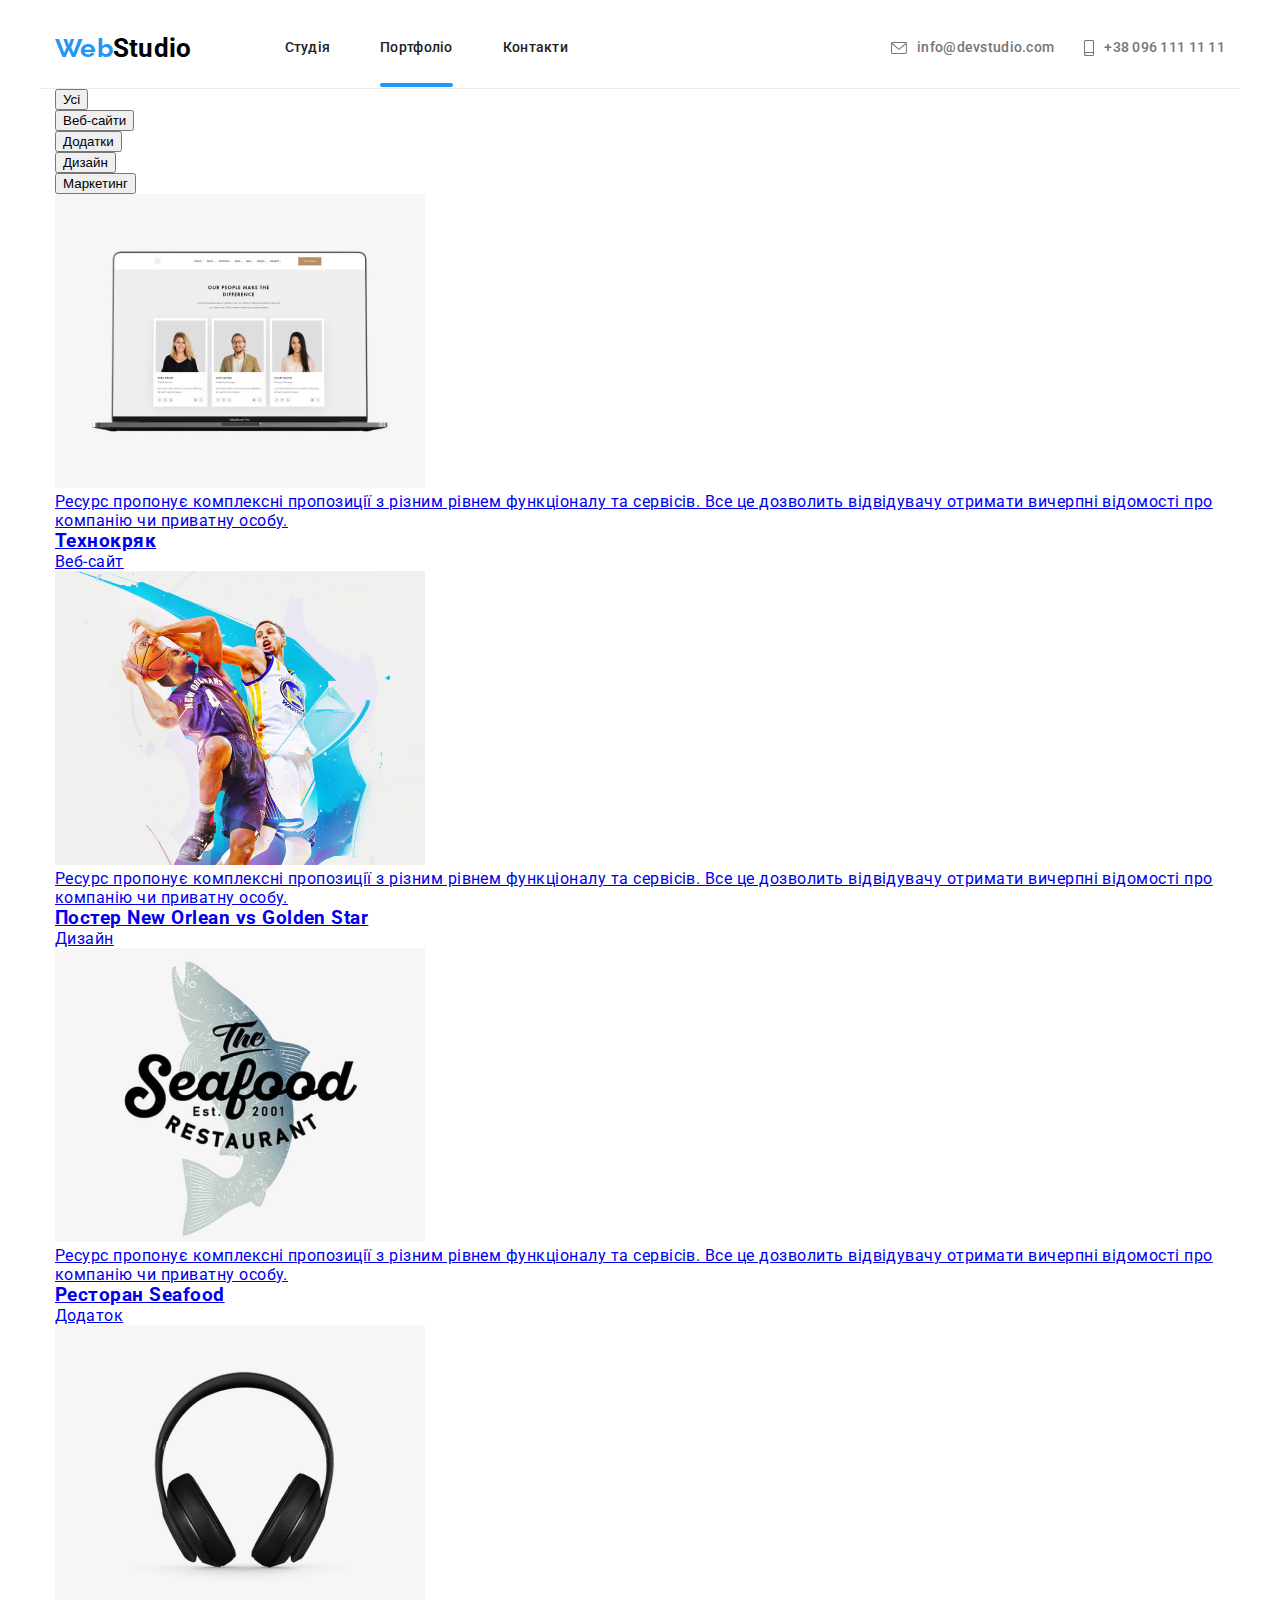
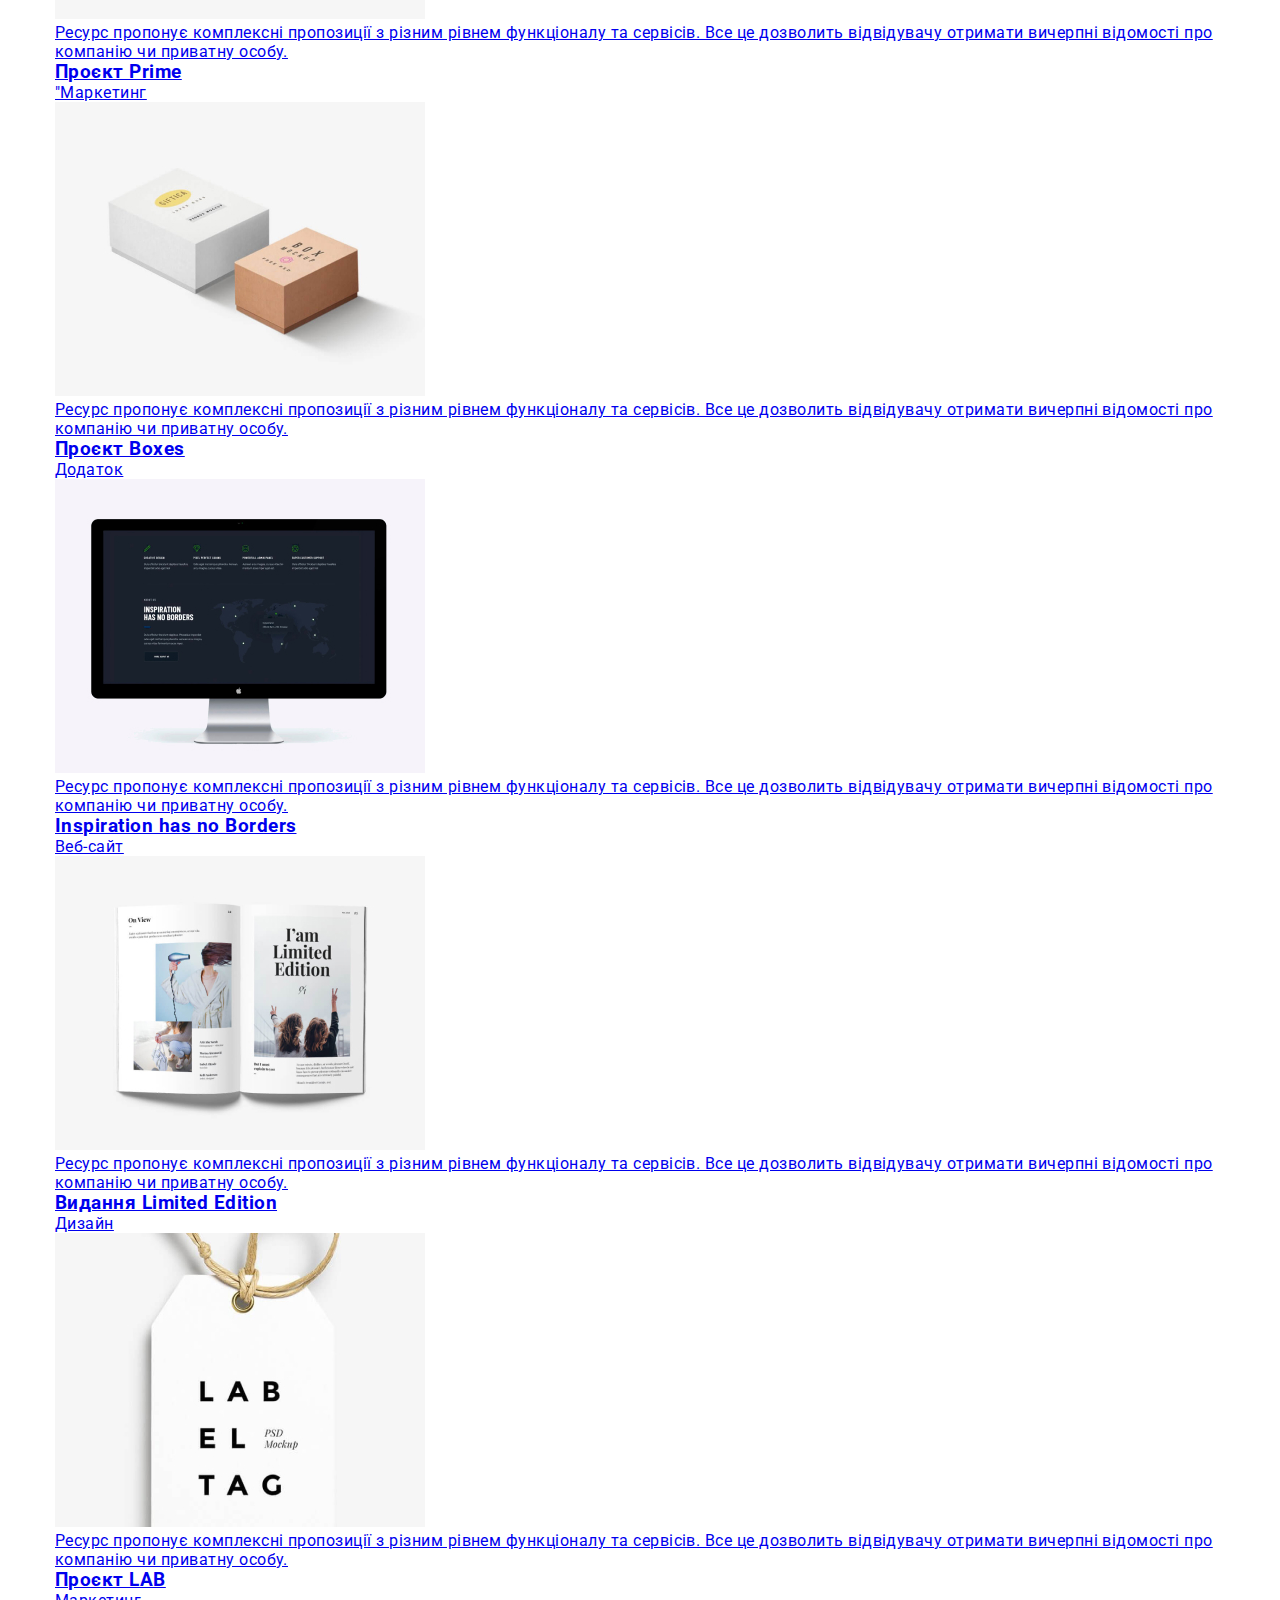
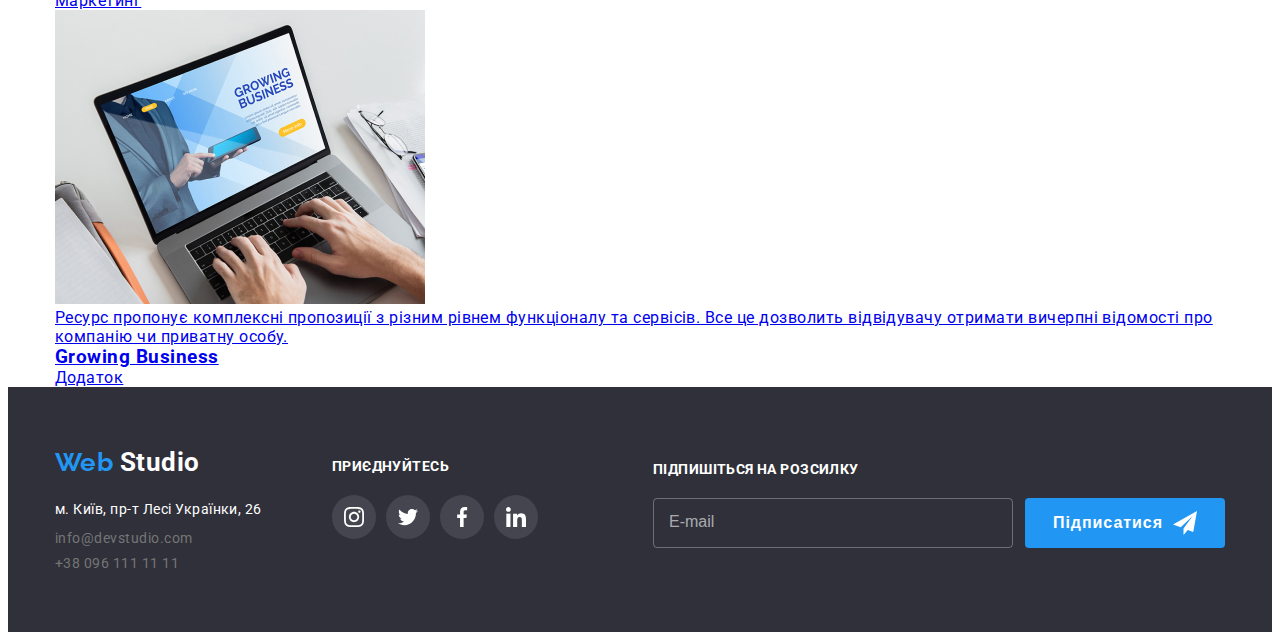
==== commit 9190cc3f: "Add all styles index.html in sass" ====
--- a/portfolio.html
+++ b/portfolio.html
@@ -8,7 +8,7 @@
       href="https://fonts.googleapis.com/css2?family=Raleway:wght@700&family=Roboto:wght@400;500;700;900&display=swap"
       rel="stylesheet"
     />
-    <link rel="stylesheet" href="./styles/styles.css" />
+    <link rel="stylesheet" href="./css/main.min.css" />
     <title>WebStudio | Portfolio</title>
   </head>
   <body>
--- a/css/main.min.css
+++ b/css/main.min.css
@@ -0,0 +1 @@
+.visually-hidden{position:absolute;white-space:nowrap;width:1px;height:1px;overflow:hidden;border:0;padding:0;margin:-1px;clip:rect(0 0 0 0);-webkit-clip-path:inset(50%);clip-path:inset(50%)}.is-hidden{opacity:0;visibility:hidden;pointer-events:none;-webkit-transition:opacity 250ms cubic-bezier(0.4, 0, 0.2, 1),visibility 250ms cubic-bezier(0.4, 0, 0.2, 1);transition:opacity 250ms cubic-bezier(0.4, 0, 0.2, 1),visibility 250ms cubic-bezier(0.4, 0, 0.2, 1)}.is-hidden>.modal{opacity:0;-webkit-transform:translateY(-10%);transform:translateY(-10%)}body{display:block;max-width:100%;height:auto;background-color:#fff;color:#212121;font-family:Roboto,sans-serif;letter-spacing:.03em}.section-title{margin-bottom:50px;font-size:36px;line-height:1.16}.container{margin:0 auto;padding:0 15px;-webkit-box-sizing:border-box;box-sizing:border-box;width:1200px}ul{margin:0;padding:0;list-style-type:none}h1,h2,h3,h4,h5,h6,p{margin:0}.link{text-decoration:none}.button{background-color:#2196f3;color:#fff;text-decoration:none;font-weight:700;font-size:16px;line-height:1.88;border-radius:4px;border:none;cursor:pointer;letter-spacing:.06em;-webkit-transition:-webkit-box-shadow 250ms cubic-bezier(0.4, 0, 0.2, 1);transition:-webkit-box-shadow 250ms cubic-bezier(0.4, 0, 0.2, 1);transition:box-shadow 250ms cubic-bezier(0.4, 0, 0.2, 1);transition:box-shadow 250ms cubic-bezier(0.4, 0, 0.2, 1), -webkit-box-shadow 250ms cubic-bezier(0.4, 0, 0.2, 1)}.button:hover,.button:focus{-webkit-box-shadow:0px 4px 4px rgba(0,0,0,.15);box-shadow:0px 4px 4px rgba(0,0,0,.15)}.button-close{width:30px;height:30px;border:1px solid rgba(0,0,0,.1);border-radius:50px;background-color:inherit;cursor:pointer;fill:#000;-webkit-transition:fill 250ms cubic-bezier(0.4, 0, 0.2, 1);transition:fill 250ms cubic-bezier(0.4, 0, 0.2, 1)}.address{font-size:14px;font-weight:500;font-size:14px;line-height:1.14}.address__link{color:#757575;cursor:pointer;font-style:normal}.address__icon{margin-right:10px}.logo{margin-right:93px;color:#000;text-decoration:none;font-weight:700;font-size:26px;line-height:1.19}.logo__first-text{color:#2196f3;font-family:Raleway,sans-serif}.backdrop{position:fixed;display:-webkit-box;display:-ms-flexbox;display:flex;-webkit-box-align:center;-ms-flex-align:center;align-items:center;-webkit-box-pack:center;-ms-flex-pack:center;justify-content:center;top:0;left:0;width:100%;height:100%;background-color:rgba(0,0,0,.2)}.modal{position:relative;overflow:auto;-webkit-transform:translateY(0);transform:translateY(0);padding:40px;margin:20px 0;width:100%;max-width:528px;background-color:#fff;-webkit-box-shadow:0px 1px 3px rgba(0,0,0,.12),0px 1px 1px rgba(0,0,0,.14),0px 2px 1px rgba(0,0,0,.2);box-shadow:0px 1px 3px rgba(0,0,0,.12),0px 1px 1px rgba(0,0,0,.14),0px 2px 1px rgba(0,0,0,.2);border-radius:4px;-webkit-transition:opacity 250ms cubic-bezier(0.4, 0, 0.2, 1),-webkit-transform 250ms cubic-bezier(0.4, 0, 0.2, 1);transition:opacity 250ms cubic-bezier(0.4, 0, 0.2, 1),-webkit-transform 250ms cubic-bezier(0.4, 0, 0.2, 1);transition:transform 250ms cubic-bezier(0.4, 0, 0.2, 1),opacity 250ms cubic-bezier(0.4, 0, 0.2, 1);transition:transform 250ms cubic-bezier(0.4, 0, 0.2, 1),opacity 250ms cubic-bezier(0.4, 0, 0.2, 1),-webkit-transform 250ms cubic-bezier(0.4, 0, 0.2, 1)}.modal__button-close{position:absolute;top:0;right:0;margin:8px 8px 0 0}.modal__button-close:hover,.modal__button-close:focus{fill:#2196f3}.modal__title{margin-bottom:30px;text-align:center}.form-modal{display:block;position:relative}.form-modal__item{display:block;margin-bottom:10px}.form-modal__item:nth-child(4){margin-bottom:20px}.form-modal__lable{margin-bottom:4px;font-weight:400;font-size:12px;line-height:1.16;letter-spacing:.01em;color:#757575}.form-modal__input-box{display:block;position:relative;-webkit-box-sizing:border-box;box-sizing:border-box}.form-modal__input{width:100%;height:40px;-webkit-box-sizing:border-box;box-sizing:border-box;border:1px solid rgba(33,33,33,.2);border-radius:4px;outline:none;padding:0 12px 0 40px;-webkit-transition:border-color 250ms cubic-bezier(0.4, 0, 0.2, 1);transition:border-color 250ms cubic-bezier(0.4, 0, 0.2, 1)}.form-modal__input:focus{border-color:#2196f3}.form-modal__icon{position:absolute;top:50%;left:0;-webkit-transform:translateY(-50%);transform:translateY(-50%);margin-left:15px;fill:#212121;-webkit-transition:fill 250ms cubic-bezier(0.4, 0, 0.2, 1);transition:fill 250ms cubic-bezier(0.4, 0, 0.2, 1)}.form-modal__input:focus+.form-modal__icon{fill:#2196f3}.form-modal__textarea{width:100%;height:120px;padding:12px 16px;-webkit-box-sizing:border-box;box-sizing:border-box;border:1px solid rgba(33,33,33,.2);border-radius:4px;outline:none;resize:none;-webkit-transition:border-color 250ms cubic-bezier(0.4, 0, 0.2, 1);transition:border-color 250ms cubic-bezier(0.4, 0, 0.2, 1)}.form-modal__textarea::-webkit-input-placeholder{font-weight:400;font-size:12px;line-height:1.16;letter-spacing:.01em;color:rgba(117,117,117,.5)}.form-modal__textarea::-moz-placeholder{font-weight:400;font-size:12px;line-height:1.16;letter-spacing:.01em;color:rgba(117,117,117,.5)}.form-modal__textarea:-ms-input-placeholder{font-weight:400;font-size:12px;line-height:1.16;letter-spacing:.01em;color:rgba(117,117,117,.5)}.form-modal__textarea::-ms-input-placeholder{font-weight:400;font-size:12px;line-height:1.16;letter-spacing:.01em;color:rgba(117,117,117,.5)}.form-modal__textarea::placeholder{font-weight:400;font-size:12px;line-height:1.16;letter-spacing:.01em;color:rgba(117,117,117,.5)}.form-modal__textarea:focus{border-color:#2196f3}.form-modal__button-box{display:-webkit-box;display:-ms-flexbox;display:flex;-webkit-box-pack:center;-ms-flex-pack:center;justify-content:center}.form-modal__button{padding:10px 52px}.checkbox{display:-webkit-box;display:-ms-flexbox;display:flex;-webkit-box-pack:center;-ms-flex-pack:center;justify-content:center;-webkit-box-align:center;-ms-flex-align:center;align-items:center;margin-bottom:30px}.checkbox__box{position:relative;margin:0 7px 0 0;padding:0;height:15px}.checkbox__input{width:15px;height:15px;margin:0;-webkit-appearance:none;-moz-appearance:none;appearance:none;border:1px solid #212121;border-radius:1px;overflow:hidden}.checkbox__icon{position:absolute;top:0;left:0;-webkit-transform:translate(-50% -50%);transform:translate(-50% -50%);border-radius:1px;fill:rgba(0,0,0,0);-webkit-transition:fill 250ms cubic-bezier(0.4, 0, 0.2, 1),background-color 250ms cubic-bezier(0.4, 0, 0.2, 1);transition:fill 250ms cubic-bezier(0.4, 0, 0.2, 1),background-color 250ms cubic-bezier(0.4, 0, 0.2, 1)}.checkbox__input:checked+.checkbox__icon{fill:#fff;background-color:#2196f3}.checkbox__text{font-weight:400;font-size:14px;line-height:1.71;letter-spacing:.03em;text-align:center;color:#757575}.checkbox__link{color:#2196f3}.current::after{content:"";position:absolute;bottom:0;left:0;width:100%;height:4px;background-color:#2196f3;border-radius:2px}.header__container{display:-webkit-box;display:-ms-flexbox;display:flex;border-bottom:1px solid #ececec}.nav{display:-webkit-box;display:-ms-flexbox;display:flex;-webkit-box-align:center;-ms-flex-align:center;align-items:center;-webkit-box-flex:1;-ms-flex-positive:1;flex-grow:1;font-weight:500;font-size:14px;line-height:1.14;letter-spacing:.02em}.nav__list{display:-webkit-box;display:-ms-flexbox;display:flex;gap:50px}.nav__link{color:#212121;padding:32px 0;position:relative;text-decoration:none;-webkit-transition:color 250ms cubic-bezier(0.4, 0, 0.2, 1);transition:color 250ms cubic-bezier(0.4, 0, 0.2, 1)}.nav__link:hover,.nav__link:focus{color:#2196f3}.nav__address{display:-webkit-box;display:-ms-flexbox;display:flex;-webkit-box-align:center;-ms-flex-align:center;align-items:center;gap:30px;letter-spacing:.02em}.nav__address-link{display:-webkit-box;display:-ms-flexbox;display:flex;padding:32px 0;-webkit-box-align:center;-ms-flex-align:center;align-items:center;-webkit-box-pack:center;-ms-flex-pack:center;justify-content:center;fill:currentColor;-webkit-transition:color 250ms cubic-bezier(0.4, 0, 0.2, 1);transition:color 250ms cubic-bezier(0.4, 0, 0.2, 1)}.nav__address-link:hover,.nav__address-link:focus{color:#2196f3}.hero-section{display:block;background-color:#2f303a;letter-spacing:.06em;text-align:center;max-width:1600px;min-width:1200px;height:600px;margin:0 auto;background-image:-webkit-gradient(linear, left top, left bottom, from(rgba(47, 48, 58, 0.4)), to(rgba(47, 48, 58, 0.4))),url("../images/background-hero.jpg");background-image:linear-gradient(rgba(47, 48, 58, 0.4), rgba(47, 48, 58, 0.4)),url("../images/background-hero.jpg");background-repeat:no-repeat;background-position:center center;background-size:cover}.hero-section__container{padding:200px 280px}.hero-section__title{color:#fff;font-weight:900;font-size:44px;line-height:1.36;text-transform:uppercase;margin-bottom:30px}.hero-section__button{padding:10px 32px}.description-section{padding:94px 0 0}.description-section__list{display:-webkit-box;display:-ms-flexbox;display:flex;gap:30px}.description-section__item{-ms-flex-preferred-size:270px;flex-basis:270px}.description-section__icon{display:-webkit-box;display:-ms-flexbox;display:flex;-webkit-box-align:center;-ms-flex-align:center;align-items:center;-webkit-box-pack:center;-ms-flex-pack:center;justify-content:center;height:120px;width:100%;background-color:#f5f4fa;margin-bottom:30px;border-radius:4px}.description-section__title{margin-bottom:10px;font-size:14px;line-height:1.14}.description-section__subtitle{color:#757575;font-size:14px;line-height:1.71}.doing-section{padding:94px 0;text-align:center}.doing-section__list{display:-webkit-box;display:-ms-flexbox;display:flex;-webkit-box-pack:justify;-ms-flex-pack:justify;justify-content:space-between}.doing-section__item{position:relative;height:294px}.doing-section__subtitle{position:absolute;display:-webkit-box;display:-ms-flexbox;display:flex;-webkit-box-align:center;-ms-flex-align:center;align-items:center;-webkit-box-pack:center;-ms-flex-pack:center;justify-content:center;bottom:0px;left:0;width:100%;height:70px;font-weight:700;font-size:14px;line-height:1.14;letter-spacing:.03em;text-transform:uppercase;color:#fff;background-color:rgba(47,48,58,.8)}.command-section{padding:94px 0;min-width:1200px;background-color:#f5f4fa;text-align:center}.command-section__list{display:-webkit-box;display:-ms-flexbox;display:flex;-webkit-box-pack:justify;-ms-flex-pack:justify;justify-content:space-between}.command-section__card{background-color:#fff;-webkit-box-shadow:0px 1px 3px rgba(0,0,0,.12),0px 1px 1px rgba(0,0,0,.14),0px 2px 1px rgba(0,0,0,.2);box-shadow:0px 1px 3px rgba(0,0,0,.12),0px 1px 1px rgba(0,0,0,.14),0px 2px 1px rgba(0,0,0,.2);border-radius:0px 0px 4px 4px}.command-section__img{margin-bottom:30px}.command-section__title{margin-bottom:10px;font-weight:500;font-size:16px;line-height:1.18;text-align:center}.command-section__subtitle{color:#757575;font-weight:400;font-size:16px;line-height:1.18;text-align:center}.command-section__icons{display:-webkit-box;display:-ms-flexbox;display:flex;gap:10px;-webkit-box-align:center;-ms-flex-align:center;align-items:center;-webkit-box-pack:center;-ms-flex-pack:center;justify-content:center;margin-bottom:30px}.command-section__icon{display:-webkit-box;display:-ms-flexbox;display:flex;-webkit-box-align:center;-ms-flex-align:center;align-items:center;-webkit-box-pack:center;-ms-flex-pack:center;justify-content:center;width:44px;height:44px;border-radius:50px;fill:#afb1b8;-webkit-transition:background-color 250ms cubic-bezier(0.4, 0, 0.2, 1),fill 250ms cubic-bezier(0.4, 0, 0.2, 1);transition:background-color 250ms cubic-bezier(0.4, 0, 0.2, 1),fill 250ms cubic-bezier(0.4, 0, 0.2, 1)}.command-section__icon:hover,.command-section__icon:focus{background-color:#2196f3;fill:#fff}.clients-section{padding:94px 0;text-align:center}.clients-section__title{margin-bottom:50px}.clients-section__icons{display:-webkit-box;display:-ms-flexbox;display:flex;gap:30px;-webkit-box-align:center;-ms-flex-align:center;align-items:center;-webkit-box-pack:center;-ms-flex-pack:center;justify-content:center}.clients-section__icon{display:-webkit-box;display:-ms-flexbox;display:flex;width:170px;height:92px;-webkit-box-sizing:border-box;box-sizing:border-box;-webkit-box-align:center;-ms-flex-align:center;align-items:center;-webkit-box-pack:center;-ms-flex-pack:center;justify-content:center;border:1px solid #afb1b8;border-radius:4px;fill:#afb1b8;-webkit-transition:border-color 250ms cubic-bezier(0.4, 0, 0.2, 1),fill 250ms cubic-bezier(0.4, 0, 0.2, 1);transition:border-color 250ms cubic-bezier(0.4, 0, 0.2, 1),fill 250ms cubic-bezier(0.4, 0, 0.2, 1)}.clients-section__icon:hover,.clients-section__icon:focus{border-color:#2196f3;fill:#2196f3}.footer{padding:60px 0;min-width:1200px;background-color:#2f303a}.footer__container{display:-webkit-box;display:-ms-flexbox;display:flex}.footer__nav{margin-right:70px}.footer__logo{display:block;color:#fff;margin:0 0 20px}.footer__address{color:#757575;font-weight:400;line-height:1.14}.footer__address-street{color:#fff;line-height:1.71}.footer_address_link:not(:last-child){padding-bottom:9px}.footer__title{margin-bottom:20px;color:#fff;font-weight:700;font-size:14px;line-height:1.14;letter-spacing:.03em;text-transform:uppercase}.social{padding-top:12px;margin-right:auto}.social__icons{display:-webkit-box;display:-ms-flexbox;display:flex;gap:10px;-webkit-box-align:center;-ms-flex-align:center;align-items:center;margin-bottom:30px}.social__icon{display:-webkit-box;display:-ms-flexbox;display:flex;-webkit-box-align:center;-ms-flex-align:center;align-items:center;-webkit-box-pack:center;-ms-flex-pack:center;justify-content:center;width:44px;height:44px;background-color:rgba(255,255,255,.1);border-radius:50px;fill:#fff;-webkit-transition:background-color 250ms cubic-bezier(0.4, 0, 0.2, 1);transition:background-color 250ms cubic-bezier(0.4, 0, 0.2, 1)}.social__icon:hover,.social__icon:focus{background-color:#2196f3}.form-email{padding-top:12px}.form-email__form{display:-webkit-inline-box;display:-ms-inline-flexbox;display:inline-flex;-webkit-box-align:end;-ms-flex-align:end;align-items:flex-end}.form-email__input{width:360px;height:50px;border:1px solid rgba(255,255,255,.3);border-radius:4px;background-color:rgba(0,0,0,0);-webkit-box-sizing:border-box;box-sizing:border-box;margin-right:12px;padding:15px;color:rgba(255,255,255,.6)}.form-email__input::-webkit-input-placeholder{font-weight:400;font-size:16px;line-height:1.25;color:rgba(255,255,255,.6)}.form-email__input::-moz-placeholder{font-weight:400;font-size:16px;line-height:1.25;color:rgba(255,255,255,.6)}.form-email__input:-ms-input-placeholder{font-weight:400;font-size:16px;line-height:1.25;color:rgba(255,255,255,.6)}.form-email__input::-ms-input-placeholder{font-weight:400;font-size:16px;line-height:1.25;color:rgba(255,255,255,.6)}.form-email__input::placeholder{font-weight:400;font-size:16px;line-height:1.25;color:rgba(255,255,255,.6)}.form-email__input:focus{outline:none;border-color:#2196f3}.form-email__button{display:-webkit-box;display:-ms-flexbox;display:flex;-webkit-box-align:center;-ms-flex-align:center;align-items:center;-webkit-box-pack:center;-ms-flex-pack:center;justify-content:center;width:100%;height:100%}.form-email__button-box{width:200px;height:50px;position:relative}.form-email__icon{margin-left:10px;fill:#fff}/*# sourceMappingURL=main.min.css.map */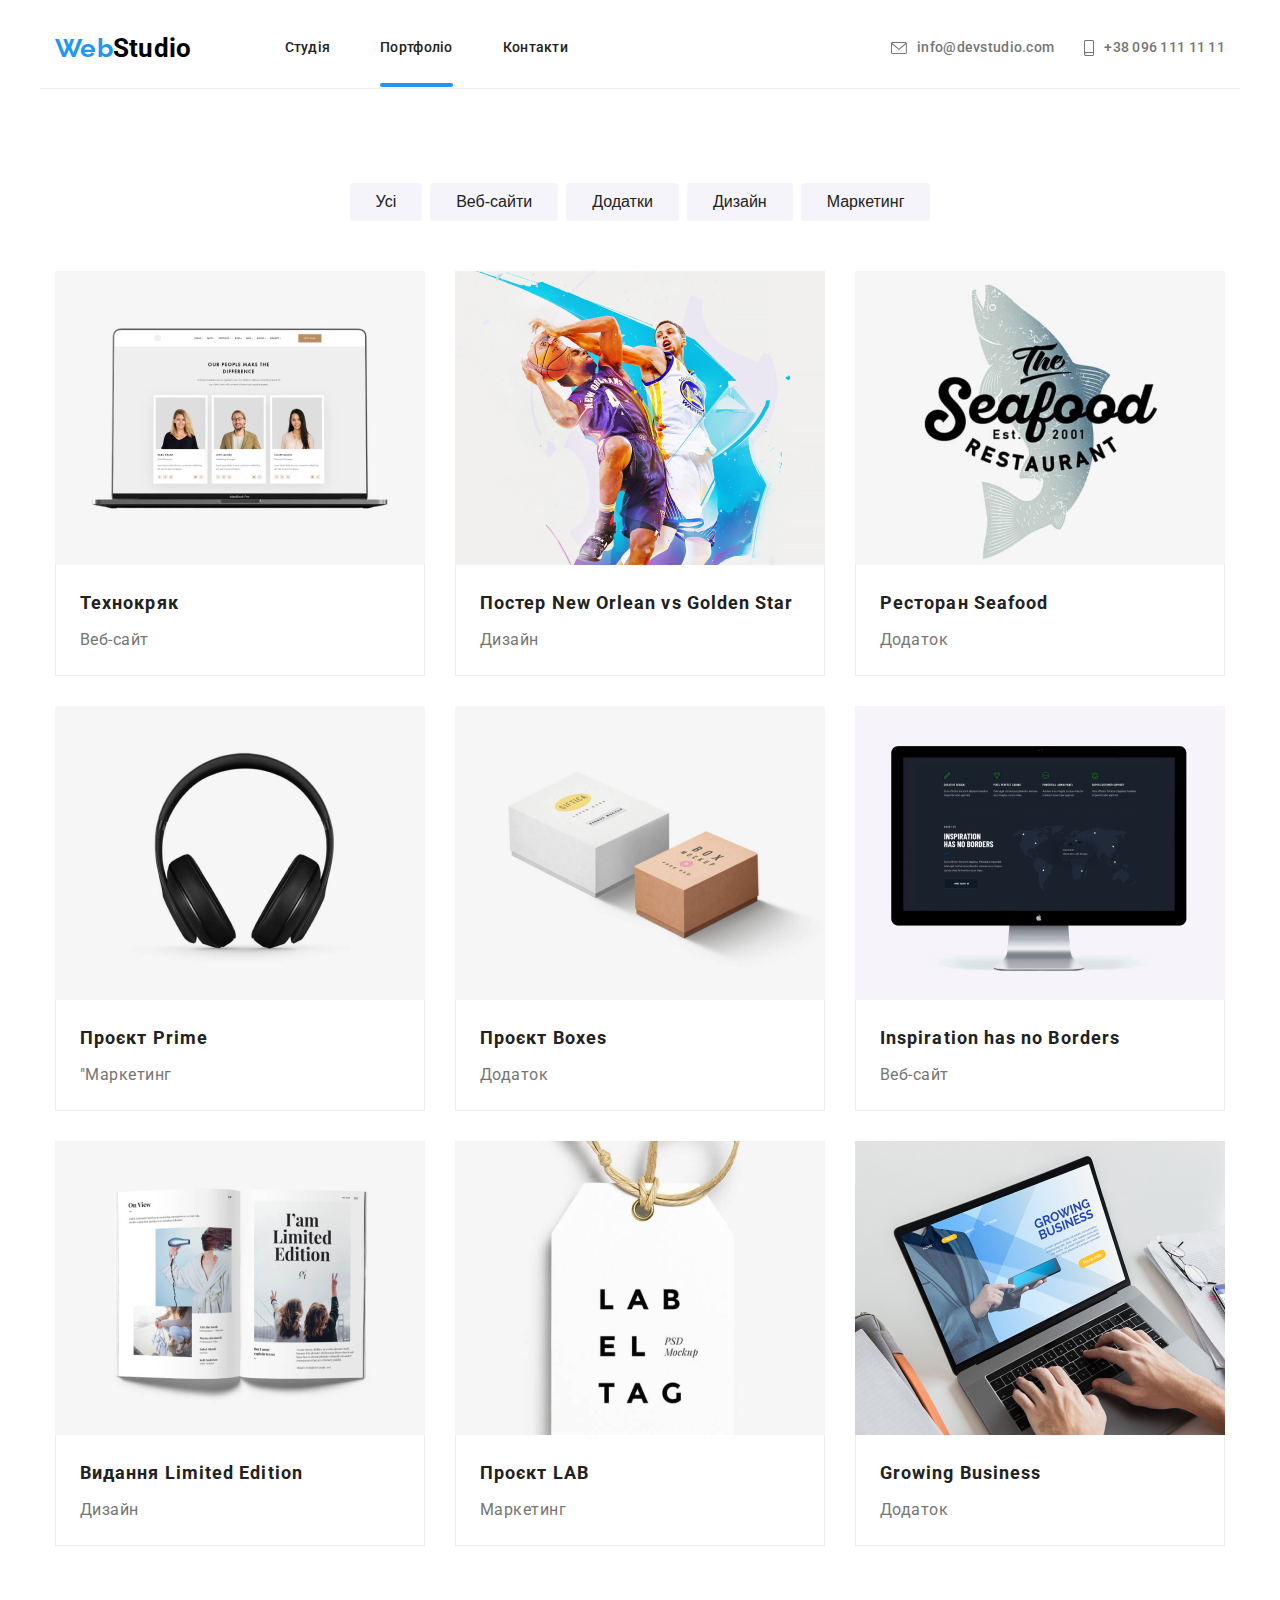
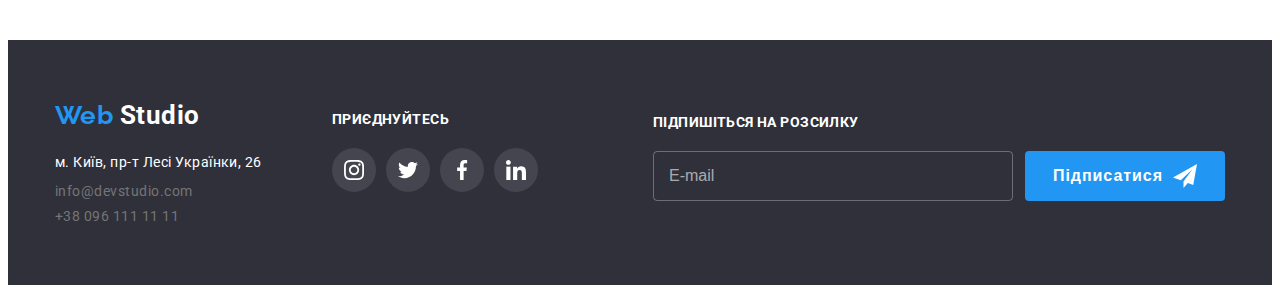
==== commit e6fbd3b8: "Add all in BEM and sass" ====
--- a/portfolio.html
+++ b/portfolio.html
@@ -59,198 +59,221 @@
     <main>
       <!-- Portfolio -->
       <section class="portfolio-section">
-        <div class="container">
+        <div class="container portfolio-section__container">
           <h2 class="visually-hidden">Портфоліо</h2>
-          <ul class="portfolio-buttons">
-            <li>
-              <button class="portfolio-button" type="button">Усі</button>
-            </li>
-            <li>
-              <button class="portfolio-button" type="button">Веб-сайти</button>
-            </li>
-            <li>
-              <button class="portfolio-button" type="button">Додатки</button>
-            </li>
-            <li>
-              <button class="portfolio-button" type="button">Дизайн</button>
-            </li>
-            <li>
-              <button class="portfolio-button" type="button">Маркетинг</button>
-            </li>
-          </ul>
-        </div>
+          <ul class="portfolio-section__buttons">
+            <li>
+              <button
+                class="button-reverse portfolio-section__button"
+                type="button"
+              >
+                Усі
+              </button>
+            </li>
+            <li>
+              <button
+                class="button-reverse portfolio-section__button"
+                type="button"
+              >
+                Веб-сайти
+              </button>
+            </li>
+            <li>
+              <button
+                class="button-reverse portfolio-section__button"
+                type="button"
+              >
+                Додатки
+              </button>
+            </li>
+            <li>
+              <button
+                class="button-reverse portfolio-section__button"
+                type="button"
+              >
+                Дизайн
+              </button>
+            </li>
+            <li>
+              <button
+                class="button-reverse portfolio-section__button"
+                type="button"
+              >
+                Маркетинг
+              </button>
+            </li>
+          </ul>
 
-        <div class="container">
-          <ul class="portfolio-cards">
-            <li class="portfolio-card">
-              <a class="card-link" href="#">
-                <div class="portfolio-overlay">
-                  <img
-                    class="card-img"
+          <ul class="portfolio-section__cards">
+            <li class="card">
+              <a class="card__link" href="#">
+                <div class="card__img-box">
+                  <img
+                    class="card__img"
                     src="./images/img-portfilio-1.jpg"
                     alt="Ноутбук"
                   />
-                  <p class="card-overlay">
-                    Ресурс пропонує комплексні пропозиції з різним рівнем
-                    функціоналу та сервісів. Все це дозволить відвідувачу
-                    отримати вичерпні відомості про компанію чи приватну особу.
-                  </p>
-                </div>
-                <div class="card-text">
-                  <h3 class="card-title">Технокряк</h3>
-                  <p class="card-subtitle">Веб-сайт</p>
-                </div>
-              </a>
-            </li>
-            <li class="portfolio-card">
-              <a class="card-link" href="#">
-                <div class="portfolio-overlay">
-                  <img
-                    class="card-img"
+                  <p class="card__overlay">
+                    Ресурс пропонує комплексні пропозиції з різним рівнем
+                    функціоналу та сервісів. Все це дозволить відвідувачу
+                    отримати вичерпні відомості про компанію чи приватну особу.
+                  </p>
+                </div>
+                <div class="card__text">
+                  <h3 class="card__title">Технокряк</h3>
+                  <p class="card__subtitle">Веб-сайт</p>
+                </div>
+              </a>
+            </li>
+            <li class="card">
+              <a class="card__link" href="#">
+                <div class="card__img-box">
+                  <img
+                    class="card__img"
                     src="./images/img-portfilio-2.jpg"
                     alt="Два хлопця грають в баскетбол"
                   />
-                  <p class="card-overlay">
-                    Ресурс пропонує комплексні пропозиції з різним рівнем
-                    функціоналу та сервісів. Все це дозволить відвідувачу
-                    отримати вичерпні відомості про компанію чи приватну особу.
-                  </p>
-                </div>
-                <div class="card-text">
-                  <h3 class="card-title">Постер New Orlean vs Golden Star</h3>
-                  <p class="card-subtitle">Дизайн</p>
-                </div>
-              </a>
-            </li>
-            <li class="portfolio-card">
-              <a class="card-link" href="#">
-                <div class="portfolio-overlay">
-                  <img
-                    class="card-img"
+                  <p class="card__overlay">
+                    Ресурс пропонує комплексні пропозиції з різним рівнем
+                    функціоналу та сервісів. Все це дозволить відвідувачу
+                    отримати вичерпні відомості про компанію чи приватну особу.
+                  </p>
+                </div>
+                <div class="card__text">
+                  <h3 class="card__title">Постер New Orlean vs Golden Star</h3>
+                  <p class="card__subtitle">Дизайн</p>
+                </div>
+              </a>
+            </li>
+            <li class="card">
+              <a class="card__link" href="#">
+                <div class="card__img-box">
+                  <img
+                    class="card__img"
                     src="./images/img-portfilio-3.jpg"
                     alt="Логотип ресторана"
                   />
-                  <p class="card-overlay">
-                    Ресурс пропонує комплексні пропозиції з різним рівнем
-                    функціоналу та сервісів. Все це дозволить відвідувачу
-                    отримати вичерпні відомості про компанію чи приватну особу.
-                  </p>
-                </div>
-                <div class="card-text">
-                  <h3 class="card-title">Ресторан Seafood</h3>
-                  <p class="card-subtitle">Додаток</p>
-                </div>
-              </a>
-            </li>
-            <li class="portfolio-card">
-              <a class="card-link" href="#">
-                <div class="portfolio-overlay">
+                  <p class="card__overlay">
+                    Ресурс пропонує комплексні пропозиції з різним рівнем
+                    функціоналу та сервісів. Все це дозволить відвідувачу
+                    отримати вичерпні відомості про компанію чи приватну особу.
+                  </p>
+                </div>
+                <div class="card__text">
+                  <h3 class="card__title">Ресторан Seafood</h3>
+                  <p class="card__subtitle">Додаток</p>
+                </div>
+              </a>
+            </li>
+            <li class="card">
+              <a class="card__link" href="#">
+                <div class="card__img-box">
                   <img src="./images/img-portfilio-4.jpg" alt="Навушники" />
-                  <p class="card-overlay">
-                    Ресурс пропонує комплексні пропозиції з різним рівнем
-                    функціоналу та сервісів. Все це дозволить відвідувачу
-                    отримати вичерпні відомості про компанію чи приватну особу.
-                  </p>
-                </div>
-                <div class="card-text">
-                  <h3 class="card-title">Проєкт Prime</h3>
-                  <p class="card-subtitle">"Маркетинг</p>
-                </div>
-              </a>
-            </li>
-            <li class="portfolio-card">
-              <a class="card-link" href="#">
-                <div class="portfolio-overlay">
+                  <p class="card__overlay">
+                    Ресурс пропонує комплексні пропозиції з різним рівнем
+                    функціоналу та сервісів. Все це дозволить відвідувачу
+                    отримати вичерпні відомості про компанію чи приватну особу.
+                  </p>
+                </div>
+                <div class="card__text">
+                  <h3 class="card__title">Проєкт Prime</h3>
+                  <p class="card__subtitle">"Маркетинг</p>
+                </div>
+              </a>
+            </li>
+            <li class="card">
+              <a class="card__link" href="#">
+                <div class="card__img-box">
                   <img src="./images/img-portfilio-5.jpg" alt="Дві коробки" />
-                  <p class="card-overlay">
-                    Ресурс пропонує комплексні пропозиції з різним рівнем
-                    функціоналу та сервісів. Все це дозволить відвідувачу
-                    отримати вичерпні відомості про компанію чи приватну особу.
-                  </p>
-                </div>
-                <div class="card-text">
-                  <h3 class="card-title">Проєкт Boxes</h3>
-                  <p class="card-subtitle">Додаток</p>
-                </div>
-              </a>
-            </li>
-            <li class="portfolio-card">
-              <a class="card-link" href="#">
-                <div class="portfolio-overlay">
-                  <img
-                    class="card-img"
+                  <p class="card__overlay">
+                    Ресурс пропонує комплексні пропозиції з різним рівнем
+                    функціоналу та сервісів. Все це дозволить відвідувачу
+                    отримати вичерпні відомості про компанію чи приватну особу.
+                  </p>
+                </div>
+                <div class="card__text">
+                  <h3 class="card__title">Проєкт Boxes</h3>
+                  <p class="card__subtitle">Додаток</p>
+                </div>
+              </a>
+            </li>
+            <li class="card">
+              <a class="card__link" href="#">
+                <div class="card__img-box">
+                  <img
+                    class="card__img"
                     src="./images/img-portfilio-6.jpg"
                     alt="Монітор"
                   />
-                  <p class="card-overlay">
-                    Ресурс пропонує комплексні пропозиції з різним рівнем
-                    функціоналу та сервісів. Все це дозволить відвідувачу
-                    отримати вичерпні відомості про компанію чи приватну особу.
-                  </p>
-                </div>
-                <div class="card-text">
-                  <h3 class="card-title">Inspiration has no Borders</h3>
-                  <p class="card-subtitle">Веб-сайт</p>
-                </div>
-              </a>
-            </li>
-            <li class="portfolio-card">
-              <a class="card-link" href="#">
-                <div class="portfolio-overlay">
-                  <img
-                    class="card-img"
+                  <p class="card__overlay">
+                    Ресурс пропонує комплексні пропозиції з різним рівнем
+                    функціоналу та сервісів. Все це дозволить відвідувачу
+                    отримати вичерпні відомості про компанію чи приватну особу.
+                  </p>
+                </div>
+                <div class="card__text">
+                  <h3 class="card__title">Inspiration has no Borders</h3>
+                  <p class="card__subtitle">Веб-сайт</p>
+                </div>
+              </a>
+            </li>
+            <li class="card">
+              <a class="card__link" href="#">
+                <div class="card__img-box">
+                  <img
+                    class="card__img"
                     src="./images/img-portfilio-7.jpg"
                     alt="Книга"
                   />
-                  <p class="card-overlay">
-                    Ресурс пропонує комплексні пропозиції з різним рівнем
-                    функціоналу та сервісів. Все це дозволить відвідувачу
-                    отримати вичерпні відомості про компанію чи приватну особу.
-                  </p>
-                </div>
-                <div class="card-text">
-                  <h3 class="card-title">Видання Limited Edition</h3>
-                  <p class="card-subtitle">Дизайн</p>
-                </div>
-              </a>
-            </li>
-            <li class="portfolio-card">
-              <a class="card-link" href="#">
-                <div class="portfolio-overlay">
-                  <img
-                    class="card-img"
+                  <p class="card__overlay">
+                    Ресурс пропонує комплексні пропозиції з різним рівнем
+                    функціоналу та сервісів. Все це дозволить відвідувачу
+                    отримати вичерпні відомості про компанію чи приватну особу.
+                  </p>
+                </div>
+                <div class="card__text">
+                  <h3 class="card__title">Видання Limited Edition</h3>
+                  <p class="card__subtitle">Дизайн</p>
+                </div>
+              </a>
+            </li>
+            <li class="card">
+              <a class="card__link" href="#">
+                <div class="card__img-box">
+                  <img
+                    class="card__img"
                     src="./images/img-portfilio-8.jpg"
                     alt="Бірка"
                   />
-                  <p class="card-overlay">
-                    Ресурс пропонує комплексні пропозиції з різним рівнем
-                    функціоналу та сервісів. Все це дозволить відвідувачу
-                    отримати вичерпні відомості про компанію чи приватну особу.
-                  </p>
-                </div>
-                <div class="card-text">
-                  <h3 class="card-title">Проєкт LAB</h3>
-                  <p class="card-subtitle">Маркетинг</p>
-                </div>
-              </a>
-            </li>
-            <li class="portfolio-card">
-              <a class="card-link" href="#">
-                <div class="portfolio-overlay">
-                  <img
-                    class="card-img"
+                  <p class="card__overlay">
+                    Ресурс пропонує комплексні пропозиції з різним рівнем
+                    функціоналу та сервісів. Все це дозволить відвідувачу
+                    отримати вичерпні відомості про компанію чи приватну особу.
+                  </p>
+                </div>
+                <div class="card__text">
+                  <h3 class="card__title">Проєкт LAB</h3>
+                  <p class="card__subtitle">Маркетинг</p>
+                </div>
+              </a>
+            </li>
+            <li class="card">
+              <a class="card__link" href="#">
+                <div class="card__img-box">
+                  <img
+                    class="card__img"
                     src="./images/img-portfilio-9.jpg"
                     alt="Працює за ноутбуком"
                   />
-                  <p class="card-overlay">
-                    Ресурс пропонує комплексні пропозиції з різним рівнем
-                    функціоналу та сервісів. Все це дозволить відвідувачу
-                    отримати вичерпні відомості про компанію чи приватну особу.
-                  </p>
-                </div>
-                <div class="card-text">
-                  <h3 class="card-title">Growing Business</h3>
-                  <p class="card-subtitle">Додаток</p>
+                  <p class="card__overlay">
+                    Ресурс пропонує комплексні пропозиції з різним рівнем
+                    функціоналу та сервісів. Все це дозволить відвідувачу
+                    отримати вичерпні відомості про компанію чи приватну особу.
+                  </p>
+                </div>
+                <div class="card__text">
+                  <h3 class="card__title">Growing Business</h3>
+                  <p class="card__subtitle">Додаток</p>
                 </div>
               </a>
             </li>
--- a/css/main.min.css
+++ b/css/main.min.css
@@ -1 +1 @@
-.visually-hidden{position:absolute;white-space:nowrap;width:1px;height:1px;overflow:hidden;border:0;padding:0;margin:-1px;clip:rect(0 0 0 0);-webkit-clip-path:inset(50%);clip-path:inset(50%)}.is-hidden{opacity:0;visibility:hidden;pointer-events:none;-webkit-transition:opacity 250ms cubic-bezier(0.4, 0, 0.2, 1),visibility 250ms cubic-bezier(0.4, 0, 0.2, 1);transition:opacity 250ms cubic-bezier(0.4, 0, 0.2, 1),visibility 250ms cubic-bezier(0.4, 0, 0.2, 1)}.is-hidden>.modal{opacity:0;-webkit-transform:translateY(-10%);transform:translateY(-10%)}body{display:block;max-width:100%;height:auto;background-color:#fff;color:#212121;font-family:Roboto,sans-serif;letter-spacing:.03em}.section-title{margin-bottom:50px;font-size:36px;line-height:1.16}.container{margin:0 auto;padding:0 15px;-webkit-box-sizing:border-box;box-sizing:border-box;width:1200px}ul{margin:0;padding:0;list-style-type:none}h1,h2,h3,h4,h5,h6,p{margin:0}.link{text-decoration:none}.button{background-color:#2196f3;color:#fff;text-decoration:none;font-weight:700;font-size:16px;line-height:1.88;border-radius:4px;border:none;cursor:pointer;letter-spacing:.06em;-webkit-transition:-webkit-box-shadow 250ms cubic-bezier(0.4, 0, 0.2, 1);transition:-webkit-box-shadow 250ms cubic-bezier(0.4, 0, 0.2, 1);transition:box-shadow 250ms cubic-bezier(0.4, 0, 0.2, 1);transition:box-shadow 250ms cubic-bezier(0.4, 0, 0.2, 1), -webkit-box-shadow 250ms cubic-bezier(0.4, 0, 0.2, 1)}.button:hover,.button:focus{-webkit-box-shadow:0px 4px 4px rgba(0,0,0,.15);box-shadow:0px 4px 4px rgba(0,0,0,.15)}.button-close{width:30px;height:30px;border:1px solid rgba(0,0,0,.1);border-radius:50px;background-color:inherit;cursor:pointer;fill:#000;-webkit-transition:fill 250ms cubic-bezier(0.4, 0, 0.2, 1);transition:fill 250ms cubic-bezier(0.4, 0, 0.2, 1)}.address{font-size:14px;font-weight:500;font-size:14px;line-height:1.14}.address__link{color:#757575;cursor:pointer;font-style:normal}.address__icon{margin-right:10px}.logo{margin-right:93px;color:#000;text-decoration:none;font-weight:700;font-size:26px;line-height:1.19}.logo__first-text{color:#2196f3;font-family:Raleway,sans-serif}.backdrop{position:fixed;display:-webkit-box;display:-ms-flexbox;display:flex;-webkit-box-align:center;-ms-flex-align:center;align-items:center;-webkit-box-pack:center;-ms-flex-pack:center;justify-content:center;top:0;left:0;width:100%;height:100%;background-color:rgba(0,0,0,.2)}.modal{position:relative;overflow:auto;-webkit-transform:translateY(0);transform:translateY(0);padding:40px;margin:20px 0;width:100%;max-width:528px;background-color:#fff;-webkit-box-shadow:0px 1px 3px rgba(0,0,0,.12),0px 1px 1px rgba(0,0,0,.14),0px 2px 1px rgba(0,0,0,.2);box-shadow:0px 1px 3px rgba(0,0,0,.12),0px 1px 1px rgba(0,0,0,.14),0px 2px 1px rgba(0,0,0,.2);border-radius:4px;-webkit-transition:opacity 250ms cubic-bezier(0.4, 0, 0.2, 1),-webkit-transform 250ms cubic-bezier(0.4, 0, 0.2, 1);transition:opacity 250ms cubic-bezier(0.4, 0, 0.2, 1),-webkit-transform 250ms cubic-bezier(0.4, 0, 0.2, 1);transition:transform 250ms cubic-bezier(0.4, 0, 0.2, 1),opacity 250ms cubic-bezier(0.4, 0, 0.2, 1);transition:transform 250ms cubic-bezier(0.4, 0, 0.2, 1),opacity 250ms cubic-bezier(0.4, 0, 0.2, 1),-webkit-transform 250ms cubic-bezier(0.4, 0, 0.2, 1)}.modal__button-close{position:absolute;top:0;right:0;margin:8px 8px 0 0}.modal__button-close:hover,.modal__button-close:focus{fill:#2196f3}.modal__title{margin-bottom:30px;text-align:center}.form-modal{display:block;position:relative}.form-modal__item{display:block;margin-bottom:10px}.form-modal__item:nth-child(4){margin-bottom:20px}.form-modal__lable{margin-bottom:4px;font-weight:400;font-size:12px;line-height:1.16;letter-spacing:.01em;color:#757575}.form-modal__input-box{display:block;position:relative;-webkit-box-sizing:border-box;box-sizing:border-box}.form-modal__input{width:100%;height:40px;-webkit-box-sizing:border-box;box-sizing:border-box;border:1px solid rgba(33,33,33,.2);border-radius:4px;outline:none;padding:0 12px 0 40px;-webkit-transition:border-color 250ms cubic-bezier(0.4, 0, 0.2, 1);transition:border-color 250ms cubic-bezier(0.4, 0, 0.2, 1)}.form-modal__input:focus{border-color:#2196f3}.form-modal__icon{position:absolute;top:50%;left:0;-webkit-transform:translateY(-50%);transform:translateY(-50%);margin-left:15px;fill:#212121;-webkit-transition:fill 250ms cubic-bezier(0.4, 0, 0.2, 1);transition:fill 250ms cubic-bezier(0.4, 0, 0.2, 1)}.form-modal__input:focus+.form-modal__icon{fill:#2196f3}.form-modal__textarea{width:100%;height:120px;padding:12px 16px;-webkit-box-sizing:border-box;box-sizing:border-box;border:1px solid rgba(33,33,33,.2);border-radius:4px;outline:none;resize:none;-webkit-transition:border-color 250ms cubic-bezier(0.4, 0, 0.2, 1);transition:border-color 250ms cubic-bezier(0.4, 0, 0.2, 1)}.form-modal__textarea::-webkit-input-placeholder{font-weight:400;font-size:12px;line-height:1.16;letter-spacing:.01em;color:rgba(117,117,117,.5)}.form-modal__textarea::-moz-placeholder{font-weight:400;font-size:12px;line-height:1.16;letter-spacing:.01em;color:rgba(117,117,117,.5)}.form-modal__textarea:-ms-input-placeholder{font-weight:400;font-size:12px;line-height:1.16;letter-spacing:.01em;color:rgba(117,117,117,.5)}.form-modal__textarea::-ms-input-placeholder{font-weight:400;font-size:12px;line-height:1.16;letter-spacing:.01em;color:rgba(117,117,117,.5)}.form-modal__textarea::placeholder{font-weight:400;font-size:12px;line-height:1.16;letter-spacing:.01em;color:rgba(117,117,117,.5)}.form-modal__textarea:focus{border-color:#2196f3}.form-modal__button-box{display:-webkit-box;display:-ms-flexbox;display:flex;-webkit-box-pack:center;-ms-flex-pack:center;justify-content:center}.form-modal__button{padding:10px 52px}.checkbox{display:-webkit-box;display:-ms-flexbox;display:flex;-webkit-box-pack:center;-ms-flex-pack:center;justify-content:center;-webkit-box-align:center;-ms-flex-align:center;align-items:center;margin-bottom:30px}.checkbox__box{position:relative;margin:0 7px 0 0;padding:0;height:15px}.checkbox__input{width:15px;height:15px;margin:0;-webkit-appearance:none;-moz-appearance:none;appearance:none;border:1px solid #212121;border-radius:1px;overflow:hidden}.checkbox__icon{position:absolute;top:0;left:0;-webkit-transform:translate(-50% -50%);transform:translate(-50% -50%);border-radius:1px;fill:rgba(0,0,0,0);-webkit-transition:fill 250ms cubic-bezier(0.4, 0, 0.2, 1),background-color 250ms cubic-bezier(0.4, 0, 0.2, 1);transition:fill 250ms cubic-bezier(0.4, 0, 0.2, 1),background-color 250ms cubic-bezier(0.4, 0, 0.2, 1)}.checkbox__input:checked+.checkbox__icon{fill:#fff;background-color:#2196f3}.checkbox__text{font-weight:400;font-size:14px;line-height:1.71;letter-spacing:.03em;text-align:center;color:#757575}.checkbox__link{color:#2196f3}.current::after{content:"";position:absolute;bottom:0;left:0;width:100%;height:4px;background-color:#2196f3;border-radius:2px}.header__container{display:-webkit-box;display:-ms-flexbox;display:flex;border-bottom:1px solid #ececec}.nav{display:-webkit-box;display:-ms-flexbox;display:flex;-webkit-box-align:center;-ms-flex-align:center;align-items:center;-webkit-box-flex:1;-ms-flex-positive:1;flex-grow:1;font-weight:500;font-size:14px;line-height:1.14;letter-spacing:.02em}.nav__list{display:-webkit-box;display:-ms-flexbox;display:flex;gap:50px}.nav__link{color:#212121;padding:32px 0;position:relative;text-decoration:none;-webkit-transition:color 250ms cubic-bezier(0.4, 0, 0.2, 1);transition:color 250ms cubic-bezier(0.4, 0, 0.2, 1)}.nav__link:hover,.nav__link:focus{color:#2196f3}.nav__address{display:-webkit-box;display:-ms-flexbox;display:flex;-webkit-box-align:center;-ms-flex-align:center;align-items:center;gap:30px;letter-spacing:.02em}.nav__address-link{display:-webkit-box;display:-ms-flexbox;display:flex;padding:32px 0;-webkit-box-align:center;-ms-flex-align:center;align-items:center;-webkit-box-pack:center;-ms-flex-pack:center;justify-content:center;fill:currentColor;-webkit-transition:color 250ms cubic-bezier(0.4, 0, 0.2, 1);transition:color 250ms cubic-bezier(0.4, 0, 0.2, 1)}.nav__address-link:hover,.nav__address-link:focus{color:#2196f3}.hero-section{display:block;background-color:#2f303a;letter-spacing:.06em;text-align:center;max-width:1600px;min-width:1200px;height:600px;margin:0 auto;background-image:-webkit-gradient(linear, left top, left bottom, from(rgba(47, 48, 58, 0.4)), to(rgba(47, 48, 58, 0.4))),url("../images/background-hero.jpg");background-image:linear-gradient(rgba(47, 48, 58, 0.4), rgba(47, 48, 58, 0.4)),url("../images/background-hero.jpg");background-repeat:no-repeat;background-position:center center;background-size:cover}.hero-section__container{padding:200px 280px}.hero-section__title{color:#fff;font-weight:900;font-size:44px;line-height:1.36;text-transform:uppercase;margin-bottom:30px}.hero-section__button{padding:10px 32px}.description-section{padding:94px 0 0}.description-section__list{display:-webkit-box;display:-ms-flexbox;display:flex;gap:30px}.description-section__item{-ms-flex-preferred-size:270px;flex-basis:270px}.description-section__icon{display:-webkit-box;display:-ms-flexbox;display:flex;-webkit-box-align:center;-ms-flex-align:center;align-items:center;-webkit-box-pack:center;-ms-flex-pack:center;justify-content:center;height:120px;width:100%;background-color:#f5f4fa;margin-bottom:30px;border-radius:4px}.description-section__title{margin-bottom:10px;font-size:14px;line-height:1.14}.description-section__subtitle{color:#757575;font-size:14px;line-height:1.71}.doing-section{padding:94px 0;text-align:center}.doing-section__list{display:-webkit-box;display:-ms-flexbox;display:flex;-webkit-box-pack:justify;-ms-flex-pack:justify;justify-content:space-between}.doing-section__item{position:relative;height:294px}.doing-section__subtitle{position:absolute;display:-webkit-box;display:-ms-flexbox;display:flex;-webkit-box-align:center;-ms-flex-align:center;align-items:center;-webkit-box-pack:center;-ms-flex-pack:center;justify-content:center;bottom:0px;left:0;width:100%;height:70px;font-weight:700;font-size:14px;line-height:1.14;letter-spacing:.03em;text-transform:uppercase;color:#fff;background-color:rgba(47,48,58,.8)}.command-section{padding:94px 0;min-width:1200px;background-color:#f5f4fa;text-align:center}.command-section__list{display:-webkit-box;display:-ms-flexbox;display:flex;-webkit-box-pack:justify;-ms-flex-pack:justify;justify-content:space-between}.command-section__card{background-color:#fff;-webkit-box-shadow:0px 1px 3px rgba(0,0,0,.12),0px 1px 1px rgba(0,0,0,.14),0px 2px 1px rgba(0,0,0,.2);box-shadow:0px 1px 3px rgba(0,0,0,.12),0px 1px 1px rgba(0,0,0,.14),0px 2px 1px rgba(0,0,0,.2);border-radius:0px 0px 4px 4px}.command-section__img{margin-bottom:30px}.command-section__title{margin-bottom:10px;font-weight:500;font-size:16px;line-height:1.18;text-align:center}.command-section__subtitle{color:#757575;font-weight:400;font-size:16px;line-height:1.18;text-align:center}.command-section__icons{display:-webkit-box;display:-ms-flexbox;display:flex;gap:10px;-webkit-box-align:center;-ms-flex-align:center;align-items:center;-webkit-box-pack:center;-ms-flex-pack:center;justify-content:center;margin-bottom:30px}.command-section__icon{display:-webkit-box;display:-ms-flexbox;display:flex;-webkit-box-align:center;-ms-flex-align:center;align-items:center;-webkit-box-pack:center;-ms-flex-pack:center;justify-content:center;width:44px;height:44px;border-radius:50px;fill:#afb1b8;-webkit-transition:background-color 250ms cubic-bezier(0.4, 0, 0.2, 1),fill 250ms cubic-bezier(0.4, 0, 0.2, 1);transition:background-color 250ms cubic-bezier(0.4, 0, 0.2, 1),fill 250ms cubic-bezier(0.4, 0, 0.2, 1)}.command-section__icon:hover,.command-section__icon:focus{background-color:#2196f3;fill:#fff}.clients-section{padding:94px 0;text-align:center}.clients-section__title{margin-bottom:50px}.clients-section__icons{display:-webkit-box;display:-ms-flexbox;display:flex;gap:30px;-webkit-box-align:center;-ms-flex-align:center;align-items:center;-webkit-box-pack:center;-ms-flex-pack:center;justify-content:center}.clients-section__icon{display:-webkit-box;display:-ms-flexbox;display:flex;width:170px;height:92px;-webkit-box-sizing:border-box;box-sizing:border-box;-webkit-box-align:center;-ms-flex-align:center;align-items:center;-webkit-box-pack:center;-ms-flex-pack:center;justify-content:center;border:1px solid #afb1b8;border-radius:4px;fill:#afb1b8;-webkit-transition:border-color 250ms cubic-bezier(0.4, 0, 0.2, 1),fill 250ms cubic-bezier(0.4, 0, 0.2, 1);transition:border-color 250ms cubic-bezier(0.4, 0, 0.2, 1),fill 250ms cubic-bezier(0.4, 0, 0.2, 1)}.clients-section__icon:hover,.clients-section__icon:focus{border-color:#2196f3;fill:#2196f3}.footer{padding:60px 0;min-width:1200px;background-color:#2f303a}.footer__container{display:-webkit-box;display:-ms-flexbox;display:flex}.footer__nav{margin-right:70px}.footer__logo{display:block;color:#fff;margin:0 0 20px}.footer__address{color:#757575;font-weight:400;line-height:1.14}.footer__address-street{color:#fff;line-height:1.71}.footer_address_link:not(:last-child){padding-bottom:9px}.footer__title{margin-bottom:20px;color:#fff;font-weight:700;font-size:14px;line-height:1.14;letter-spacing:.03em;text-transform:uppercase}.social{padding-top:12px;margin-right:auto}.social__icons{display:-webkit-box;display:-ms-flexbox;display:flex;gap:10px;-webkit-box-align:center;-ms-flex-align:center;align-items:center;margin-bottom:30px}.social__icon{display:-webkit-box;display:-ms-flexbox;display:flex;-webkit-box-align:center;-ms-flex-align:center;align-items:center;-webkit-box-pack:center;-ms-flex-pack:center;justify-content:center;width:44px;height:44px;background-color:rgba(255,255,255,.1);border-radius:50px;fill:#fff;-webkit-transition:background-color 250ms cubic-bezier(0.4, 0, 0.2, 1);transition:background-color 250ms cubic-bezier(0.4, 0, 0.2, 1)}.social__icon:hover,.social__icon:focus{background-color:#2196f3}.form-email{padding-top:12px}.form-email__form{display:-webkit-inline-box;display:-ms-inline-flexbox;display:inline-flex;-webkit-box-align:end;-ms-flex-align:end;align-items:flex-end}.form-email__input{width:360px;height:50px;border:1px solid rgba(255,255,255,.3);border-radius:4px;background-color:rgba(0,0,0,0);-webkit-box-sizing:border-box;box-sizing:border-box;margin-right:12px;padding:15px;color:rgba(255,255,255,.6)}.form-email__input::-webkit-input-placeholder{font-weight:400;font-size:16px;line-height:1.25;color:rgba(255,255,255,.6)}.form-email__input::-moz-placeholder{font-weight:400;font-size:16px;line-height:1.25;color:rgba(255,255,255,.6)}.form-email__input:-ms-input-placeholder{font-weight:400;font-size:16px;line-height:1.25;color:rgba(255,255,255,.6)}.form-email__input::-ms-input-placeholder{font-weight:400;font-size:16px;line-height:1.25;color:rgba(255,255,255,.6)}.form-email__input::placeholder{font-weight:400;font-size:16px;line-height:1.25;color:rgba(255,255,255,.6)}.form-email__input:focus{outline:none;border-color:#2196f3}.form-email__button{display:-webkit-box;display:-ms-flexbox;display:flex;-webkit-box-align:center;-ms-flex-align:center;align-items:center;-webkit-box-pack:center;-ms-flex-pack:center;justify-content:center;width:100%;height:100%}.form-email__button-box{width:200px;height:50px;position:relative}.form-email__icon{margin-left:10px;fill:#fff}/*# sourceMappingURL=main.min.css.map */+.visually-hidden{position:absolute;white-space:nowrap;width:1px;height:1px;overflow:hidden;border:0;padding:0;margin:-1px;clip:rect(0 0 0 0);-webkit-clip-path:inset(50%);clip-path:inset(50%)}.is-hidden{opacity:0;visibility:hidden;pointer-events:none;-webkit-transition:opacity 250ms cubic-bezier(0.4, 0, 0.2, 1),visibility 250ms cubic-bezier(0.4, 0, 0.2, 1);transition:opacity 250ms cubic-bezier(0.4, 0, 0.2, 1),visibility 250ms cubic-bezier(0.4, 0, 0.2, 1)}.is-hidden>.modal{opacity:0;-webkit-transform:translateY(-10%);transform:translateY(-10%)}.social__icon,.social__icons,.clients-section__icon,.clients-section__icons,.command-section__icon,.command-section__icons,.doing-section__subtitle,.description-section__icon,.nav__address-link,.checkbox,.backdrop,.button-close{display:-webkit-box;display:-ms-flexbox;display:flex;-webkit-box-pack:center;-ms-flex-pack:center;justify-content:center;-webkit-box-align:center;-ms-flex-align:center;align-items:center}body{display:block;max-width:100%;height:auto;background-color:#fff;color:#212121;font-family:Roboto,sans-serif;letter-spacing:.03em}.section-title{margin-bottom:50px;font-size:36px;line-height:1.16}.container{margin:0 auto;padding:0 15px;-webkit-box-sizing:border-box;box-sizing:border-box;width:1200px}ul{margin:0;padding:0;list-style-type:none}h1,h2,h3,h4,h5,h6,p{margin:0}.link{text-decoration:none}.button{background-color:#2196f3;color:#fff;text-decoration:none;font-weight:700;font-size:16px;line-height:1.88;border-radius:4px;border:none;cursor:pointer;letter-spacing:.06em;-webkit-transition:-webkit-box-shadow 250ms cubic-bezier(0.4, 0, 0.2, 1);transition:-webkit-box-shadow 250ms cubic-bezier(0.4, 0, 0.2, 1);transition:box-shadow 250ms cubic-bezier(0.4, 0, 0.2, 1);transition:box-shadow 250ms cubic-bezier(0.4, 0, 0.2, 1), -webkit-box-shadow 250ms cubic-bezier(0.4, 0, 0.2, 1)}.button:hover,.button:focus{-webkit-box-shadow:0px 4px 4px rgba(0,0,0,.15);box-shadow:0px 4px 4px rgba(0,0,0,.15)}.button-close{padding:0;width:30px;height:30px;border:1px solid rgba(0,0,0,.1);border-radius:50px;background-color:rgba(0,0,0,0);cursor:pointer;fill:#000;-webkit-transition:fill 250ms cubic-bezier(0.4, 0, 0.2, 1);transition:fill 250ms cubic-bezier(0.4, 0, 0.2, 1)}.button-reverse{color:#212121;background-color:#f5f4fa;border-radius:4px;font-weight:500;font-size:16px;line-height:1.62;text-align:center;border:none;cursor:pointer}.address{font-size:14px;font-weight:500;font-size:14px;line-height:1.14}.address__link{color:#757575;cursor:pointer;font-style:normal}.address__icon{margin-right:10px}.card{width:calc((100% - 60px)/3);-webkit-transition:-webkit-box-shadow 250ms cubic-bezier(0.4, 0, 0.2, 1);transition:-webkit-box-shadow 250ms cubic-bezier(0.4, 0, 0.2, 1);transition:box-shadow 250ms cubic-bezier(0.4, 0, 0.2, 1);transition:box-shadow 250ms cubic-bezier(0.4, 0, 0.2, 1), -webkit-box-shadow 250ms cubic-bezier(0.4, 0, 0.2, 1)}.card:hover,.card:focus{-webkit-box-shadow:0px 1px 1px rgba(0,0,0,.12),0px 4px 4px rgba(0,0,0,.06),1px 4px 6px rgba(0,0,0,.16);box-shadow:0px 1px 1px rgba(0,0,0,.12),0px 4px 4px rgba(0,0,0,.06),1px 4px 6px rgba(0,0,0,.16)}.card:not(:nth-child(3n)){margin-right:30px}.card:not(:nth-last-child(-n+3)){margin-bottom:30px}.card__link{text-decoration:none}.card__text{padding:20px 24px;border:1px solid #eee;border-top:none}.card__title{margin-bottom:4px;color:#212121;font-size:18px;line-height:2;letter-spacing:.06em}.card__subtitle{color:#757575;font-weight:400;font-size:16px;line-height:1.88}.card__img-box{position:relative;overflow:hidden;height:294px}.card__overlay{position:absolute;top:0;left:0;-webkit-transform:translateY(100%);transform:translateY(100%);padding:63px 24px;font-weight:400;font-size:18px;line-height:1.56;letter-spacing:.03em;color:#fff;background-color:rgba(33,150,243,.9);-webkit-transition:-webkit-transform 250ms cubic-bezier(0.4, 0, 0.2, 1);transition:-webkit-transform 250ms cubic-bezier(0.4, 0, 0.2, 1);transition:transform 250ms cubic-bezier(0.4, 0, 0.2, 1);transition:transform 250ms cubic-bezier(0.4, 0, 0.2, 1), -webkit-transform 250ms cubic-bezier(0.4, 0, 0.2, 1)}.card:hover .card__overlay,.card:focus .card__overlay{-webkit-transform:translateY(0);transform:translateY(0)}.logo{margin-right:93px;color:#000;text-decoration:none;font-weight:700;font-size:26px;line-height:1.19}.logo__first-text{color:#2196f3;font-family:Raleway,sans-serif}.backdrop{position:fixed;top:0;left:0;width:100%;height:100%;background-color:rgba(0,0,0,.2)}.modal{position:relative;overflow:auto;-webkit-transform:translateY(0);transform:translateY(0);padding:40px;margin:20px 0;width:100%;max-width:528px;background-color:#fff;-webkit-box-shadow:0px 1px 3px rgba(0,0,0,.12),0px 1px 1px rgba(0,0,0,.14),0px 2px 1px rgba(0,0,0,.2);box-shadow:0px 1px 3px rgba(0,0,0,.12),0px 1px 1px rgba(0,0,0,.14),0px 2px 1px rgba(0,0,0,.2);border-radius:4px;-webkit-transition:opacity 250ms cubic-bezier(0.4, 0, 0.2, 1),-webkit-transform 250ms cubic-bezier(0.4, 0, 0.2, 1);transition:opacity 250ms cubic-bezier(0.4, 0, 0.2, 1),-webkit-transform 250ms cubic-bezier(0.4, 0, 0.2, 1);transition:transform 250ms cubic-bezier(0.4, 0, 0.2, 1),opacity 250ms cubic-bezier(0.4, 0, 0.2, 1);transition:transform 250ms cubic-bezier(0.4, 0, 0.2, 1),opacity 250ms cubic-bezier(0.4, 0, 0.2, 1),-webkit-transform 250ms cubic-bezier(0.4, 0, 0.2, 1)}.modal__button-close{position:absolute;top:0;right:0;margin:8px 8px 0 0}.modal__button-close:hover,.modal__button-close:focus{fill:#2196f3}.modal__title{margin-bottom:30px;text-align:center}.form-modal{display:block;position:relative}.form-modal__item{display:block;margin-bottom:10px}.form-modal__item:nth-child(4){margin-bottom:20px}.form-modal__lable{margin-bottom:4px;font-weight:400;font-size:12px;line-height:1.16;letter-spacing:.01em;color:#757575}.form-modal__input-box{display:block;position:relative;-webkit-box-sizing:border-box;box-sizing:border-box}.form-modal__input{width:100%;height:40px;-webkit-box-sizing:border-box;box-sizing:border-box;border:1px solid rgba(33,33,33,.2);border-radius:4px;outline:none;padding:0 12px 0 40px;-webkit-transition:border-color 250ms cubic-bezier(0.4, 0, 0.2, 1);transition:border-color 250ms cubic-bezier(0.4, 0, 0.2, 1)}.form-modal__input:focus{border-color:#2196f3}.form-modal__icon{position:absolute;top:50%;left:0;-webkit-transform:translateY(-50%);transform:translateY(-50%);margin-left:15px;fill:#212121;-webkit-transition:fill 250ms cubic-bezier(0.4, 0, 0.2, 1);transition:fill 250ms cubic-bezier(0.4, 0, 0.2, 1)}.form-modal__input:focus+.form-modal__icon{fill:#2196f3}.form-modal__textarea{width:100%;height:120px;padding:12px 16px;-webkit-box-sizing:border-box;box-sizing:border-box;border:1px solid rgba(33,33,33,.2);border-radius:4px;outline:none;resize:none;-webkit-transition:border-color 250ms cubic-bezier(0.4, 0, 0.2, 1);transition:border-color 250ms cubic-bezier(0.4, 0, 0.2, 1)}.form-modal__textarea::-webkit-input-placeholder{font-weight:400;font-size:12px;line-height:1.16;letter-spacing:.01em;color:rgba(117,117,117,.5)}.form-modal__textarea::-moz-placeholder{font-weight:400;font-size:12px;line-height:1.16;letter-spacing:.01em;color:rgba(117,117,117,.5)}.form-modal__textarea:-ms-input-placeholder{font-weight:400;font-size:12px;line-height:1.16;letter-spacing:.01em;color:rgba(117,117,117,.5)}.form-modal__textarea::-ms-input-placeholder{font-weight:400;font-size:12px;line-height:1.16;letter-spacing:.01em;color:rgba(117,117,117,.5)}.form-modal__textarea::placeholder{font-weight:400;font-size:12px;line-height:1.16;letter-spacing:.01em;color:rgba(117,117,117,.5)}.form-modal__textarea:focus{border-color:#2196f3}.form-modal__button-box{display:-webkit-box;display:-ms-flexbox;display:flex;-webkit-box-pack:center;-ms-flex-pack:center;justify-content:center}.form-modal__button{padding:10px 52px}.checkbox{margin-bottom:30px}.checkbox__box{position:relative;margin-right:7px;height:15px;cursor:pointer}.checkbox__input{width:15px;height:15px;margin:0;-webkit-appearance:none;-moz-appearance:none;appearance:none;border:1px solid #212121;border-radius:1px;overflow:hidden}.checkbox__icon{position:absolute;top:0;left:0;border-radius:1px;fill:rgba(0,0,0,0);-webkit-transition:fill 250ms cubic-bezier(0.4, 0, 0.2, 1),background-color 250ms cubic-bezier(0.4, 0, 0.2, 1);transition:fill 250ms cubic-bezier(0.4, 0, 0.2, 1),background-color 250ms cubic-bezier(0.4, 0, 0.2, 1)}.checkbox__input:checked+.checkbox__icon{fill:#fff;background-color:#2196f3}.checkbox__text{font-weight:400;font-size:14px;line-height:1.71;letter-spacing:.03em;text-align:center;color:#757575}.checkbox__link{color:#2196f3}.current::after{content:"";position:absolute;bottom:0;left:0;width:100%;height:4px;background-color:#2196f3;border-radius:2px}.header__container{display:-webkit-box;display:-ms-flexbox;display:flex;border-bottom:1px solid #ececec}.nav{display:-webkit-box;display:-ms-flexbox;display:flex;-webkit-box-align:center;-ms-flex-align:center;align-items:center;-webkit-box-flex:1;-ms-flex-positive:1;flex-grow:1;font-weight:500;font-size:14px;line-height:1.14;letter-spacing:.02em}.nav__list{display:-webkit-box;display:-ms-flexbox;display:flex;gap:50px}.nav__link{color:#212121;padding:32px 0;position:relative;text-decoration:none;-webkit-transition:color 250ms cubic-bezier(0.4, 0, 0.2, 1);transition:color 250ms cubic-bezier(0.4, 0, 0.2, 1)}.nav__link:hover,.nav__link:focus{color:#2196f3}.nav__address{display:-webkit-box;display:-ms-flexbox;display:flex;-webkit-box-align:center;-ms-flex-align:center;align-items:center;gap:30px;letter-spacing:.02em}.nav__address-link{padding:32px 0;fill:currentColor;-webkit-transition:color 250ms cubic-bezier(0.4, 0, 0.2, 1);transition:color 250ms cubic-bezier(0.4, 0, 0.2, 1)}.nav__address-link:hover,.nav__address-link:focus{color:#2196f3}.hero-section{display:block;background-color:#2f303a;letter-spacing:.06em;text-align:center;max-width:1600px;min-width:1200px;height:600px;margin:0 auto;background-image:-webkit-gradient(linear, left top, left bottom, from(rgba(47, 48, 58, 0.4)), to(rgba(47, 48, 58, 0.4))),url("../images/background-hero.jpg");background-image:linear-gradient(rgba(47, 48, 58, 0.4), rgba(47, 48, 58, 0.4)),url("../images/background-hero.jpg");background-repeat:no-repeat;background-position:center center;background-size:cover}.hero-section__container{padding:200px 280px}.hero-section__title{color:#fff;font-weight:900;font-size:44px;line-height:1.36;text-transform:uppercase;margin-bottom:30px}.hero-section__button{padding:10px 32px}.description-section{padding:94px 0 0}.description-section__list{display:-webkit-box;display:-ms-flexbox;display:flex;gap:30px}.description-section__item{-ms-flex-preferred-size:270px;flex-basis:270px}.description-section__icon{height:120px;width:100%;background-color:#f5f4fa;margin-bottom:30px;border-radius:4px}.description-section__title{margin-bottom:10px;font-size:14px;line-height:1.14}.description-section__subtitle{color:#757575;font-size:14px;line-height:1.71}.doing-section{padding:94px 0;text-align:center}.doing-section__list{display:-webkit-box;display:-ms-flexbox;display:flex;-webkit-box-pack:justify;-ms-flex-pack:justify;justify-content:space-between}.doing-section__item{position:relative;height:294px}.doing-section__subtitle{position:absolute;bottom:0;left:0;width:100%;height:70px;font-weight:700;font-size:14px;line-height:1.14;text-transform:uppercase;color:#fff;background-color:rgba(47,48,58,.8)}.command-section{padding:94px 0;min-width:1200px;background-color:#f5f4fa;text-align:center}.command-section__list{display:-webkit-box;display:-ms-flexbox;display:flex;-webkit-box-pack:justify;-ms-flex-pack:justify;justify-content:space-between}.command-section__card{background-color:#fff;-webkit-box-shadow:0px 1px 3px rgba(0,0,0,.12),0px 1px 1px rgba(0,0,0,.14),0px 2px 1px rgba(0,0,0,.2);box-shadow:0px 1px 3px rgba(0,0,0,.12),0px 1px 1px rgba(0,0,0,.14),0px 2px 1px rgba(0,0,0,.2);border-radius:0px 0px 4px 4px;padding-bottom:30px}.command-section__img{margin-bottom:30px}.command-section__title{margin-bottom:10px;font-weight:500;font-size:16px;line-height:1.18;text-align:center}.command-section__subtitle{color:#757575;font-weight:400;font-size:16px;line-height:1.18;text-align:center;margin-bottom:16px}.command-section__icons{gap:10px}.command-section__icon{width:44px;height:44px;border-radius:50px;fill:#afb1b8;-webkit-transition:background-color 250ms cubic-bezier(0.4, 0, 0.2, 1),fill 250ms cubic-bezier(0.4, 0, 0.2, 1);transition:background-color 250ms cubic-bezier(0.4, 0, 0.2, 1),fill 250ms cubic-bezier(0.4, 0, 0.2, 1)}.command-section__icon:hover,.command-section__icon:focus{background-color:#2196f3;fill:#fff}.clients-section{padding:94px 0;text-align:center}.clients-section__title{margin-bottom:50px}.clients-section__icons{gap:30px}.clients-section__icon{width:170px;height:92px;-webkit-box-sizing:border-box;box-sizing:border-box;border:1px solid #afb1b8;border-radius:4px;fill:#afb1b8;-webkit-transition:border-color 250ms cubic-bezier(0.4, 0, 0.2, 1),fill 250ms cubic-bezier(0.4, 0, 0.2, 1);transition:border-color 250ms cubic-bezier(0.4, 0, 0.2, 1),fill 250ms cubic-bezier(0.4, 0, 0.2, 1)}.clients-section__icon:hover,.clients-section__icon:focus{border-color:#2196f3;fill:#2196f3}.portfolio-section{padding:94px 0}.portfolio-section__buttons{display:-webkit-box;display:-ms-flexbox;display:flex;-webkit-box-pack:center;-ms-flex-pack:center;justify-content:center;gap:8px;margin-bottom:50px}.portfolio-section__button{padding:6px 26px;-webkit-transition:background-color 250ms cubic-bezier(0.4, 0, 0.2, 1),color 250ms cubic-bezier(0.4, 0, 0.2, 1),-webkit-box-shadow 250ms cubic-bezier(0.4, 0, 0.2, 1);transition:background-color 250ms cubic-bezier(0.4, 0, 0.2, 1),color 250ms cubic-bezier(0.4, 0, 0.2, 1),-webkit-box-shadow 250ms cubic-bezier(0.4, 0, 0.2, 1);transition:background-color 250ms cubic-bezier(0.4, 0, 0.2, 1),color 250ms cubic-bezier(0.4, 0, 0.2, 1),box-shadow 250ms cubic-bezier(0.4, 0, 0.2, 1);transition:background-color 250ms cubic-bezier(0.4, 0, 0.2, 1),color 250ms cubic-bezier(0.4, 0, 0.2, 1),box-shadow 250ms cubic-bezier(0.4, 0, 0.2, 1),-webkit-box-shadow 250ms cubic-bezier(0.4, 0, 0.2, 1)}.portfolio-section__button:hover,.portfolio-section__button:focus{background-color:#2196f3;color:#fff;-webkit-box-shadow:0px 3px 1px rgba(0,0,0,.1),0px 1px 2px rgba(0,0,0,.08),0px 2px 2px rgba(0,0,0,.12);box-shadow:0px 3px 1px rgba(0,0,0,.1),0px 1px 2px rgba(0,0,0,.08),0px 2px 2px rgba(0,0,0,.12)}.portfolio-section__cards{display:-webkit-box;display:-ms-flexbox;display:flex;-ms-flex-wrap:wrap;flex-wrap:wrap}.footer{padding:60px 0;min-width:1200px;background-color:#2f303a}.footer__container{display:-webkit-box;display:-ms-flexbox;display:flex}.footer__nav{margin-right:70px}.footer__logo{display:block;color:#fff;margin:0 0 20px}.footer__address{color:#757575;font-weight:400;line-height:1.14}.footer__address-street{color:#fff;line-height:1.71}.footer_address_link:not(:last-child){padding-bottom:9px}.footer__title{margin-bottom:20px;color:#fff;font-weight:700;font-size:14px;line-height:1.14;letter-spacing:.03em;text-transform:uppercase}.social{padding-top:12px;margin-right:auto}.social__icons{gap:10px;margin-bottom:30px}.social__icon{width:44px;height:44px;background-color:rgba(255,255,255,.1);border-radius:50px;fill:#fff;-webkit-transition:background-color 250ms cubic-bezier(0.4, 0, 0.2, 1);transition:background-color 250ms cubic-bezier(0.4, 0, 0.2, 1)}.social__icon:hover,.social__icon:focus{background-color:#2196f3}.form-email{padding-top:12px}.form-email__form{display:-webkit-inline-box;display:-ms-inline-flexbox;display:inline-flex;-webkit-box-align:end;-ms-flex-align:end;align-items:flex-end}.form-email__input{width:360px;height:50px;border:1px solid rgba(255,255,255,.3);border-radius:4px;background-color:rgba(0,0,0,0);-webkit-box-sizing:border-box;box-sizing:border-box;margin-right:12px;padding:15px;color:rgba(255,255,255,.6);-webkit-transition:border-color 250ms cubic-bezier(0.4, 0, 0.2, 1);transition:border-color 250ms cubic-bezier(0.4, 0, 0.2, 1)}.form-email__input::-webkit-input-placeholder{font-weight:400;font-size:16px;line-height:1.25;color:rgba(255,255,255,.6)}.form-email__input::-moz-placeholder{font-weight:400;font-size:16px;line-height:1.25;color:rgba(255,255,255,.6)}.form-email__input:-ms-input-placeholder{font-weight:400;font-size:16px;line-height:1.25;color:rgba(255,255,255,.6)}.form-email__input::-ms-input-placeholder{font-weight:400;font-size:16px;line-height:1.25;color:rgba(255,255,255,.6)}.form-email__input::placeholder{font-weight:400;font-size:16px;line-height:1.25;color:rgba(255,255,255,.6)}.form-email__input:focus{outline:none;border-color:#2196f3}.form-email__button{display:-webkit-box;display:-ms-flexbox;display:flex;-webkit-box-align:center;-ms-flex-align:center;align-items:center;-webkit-box-pack:center;-ms-flex-pack:center;justify-content:center;width:100%;height:100%}.form-email__button-box{width:200px;height:50px;position:relative}.form-email__icon{margin-left:10px;fill:#fff}/*# sourceMappingURL=main.min.css.map */